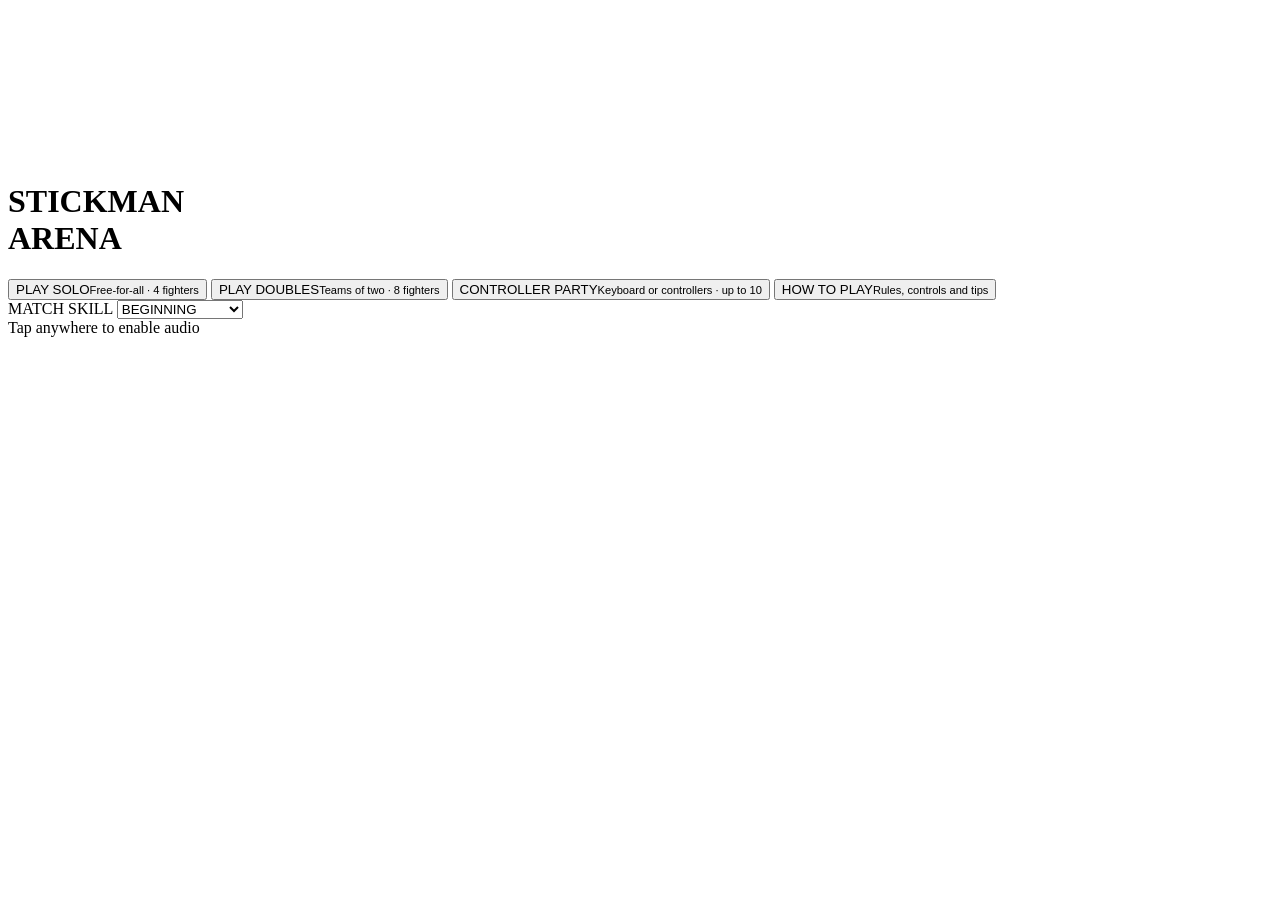
==== index.html @ 4c7b9707 "Update index.html" ====
<!DOCTYPE html>
<html lang="en">
<head>
<!-- jqrg-tip-lines:inline -->
<script>window.__JqrgLoaderLines=["Cool fact: Tetris was invented in 1984 by Alexey Pajitnov.","Cool fact: The first computer mouse was carved out of a block of wood.","Cool fact: Mario was originally named Jumpman.","Cool fact: A real moth caused the first computer 'bug' back in 1947.","Cool fact: A Game Boy once survived a bombing and still booted up.","Cool fact: The very first website (info.cern.ch) is still online today.","Cool fact: Pac-Man's design was inspired by a pizza missing one slice.","Cool fact: The Konami Code is up, up, down, down, left, right, left, right, B, A.","Cool fact: A 'nibble' is half a byte. Yes, really.","Cool fact: 1024 bytes is technically a kibibyte.","Cool fact: HTTP 418 means 'I'm a teapot.' It's in the spec.","Cool fact: A jiffy is a real unit of time, about 1/100 of a second.","Cool fact: There's no place like 127.0.0.1.","Cool fact: The first Pong was a training exercise for an Atari new hire.","Cool fact: There are 10 kinds of people: those who read binary and those who don't.","Cool fact: Doom has been ported to a pregnancy test.","Cool fact: Minecraft's first version was hacked together in just six days.","Cool fact: The Sims series has sold over 200 million copies.","Cool fact: Wii Sports was once the best-selling video game on Earth.","Cool fact: PlayStation was almost just a Nintendo accessory.","Cool fact: A floppy disk holds about 1.4MB. A phone photo today is bigger.","Cool fact: ENIAC, an early computer, weighed about 27 tons.","Cool fact: Linux quietly runs most of the world's web servers.","Cool fact: The @ symbol predates email by hundreds of years.","Cool fact: The first emoji set was designed in Japan in 1999.","Cool fact: Hyperlinks were proposed all the way back in 1965.","Cool fact: Pixar started life as a hardware company.","Cool fact: The first banner ad ran in 1994 with a 44% click-through rate.","Cool fact: Wikipedia has more than 60 million articles across all languages.","Cool fact: The cursor blink rate is measured in 'Hz of patience.'","To understand recursion, you must first understand recursion.","There are two hard problems in CS: cache invalidation, naming, and off-by-one errors.","Have you tried turning it off and on again?","It works on my machine.","Coffee.exe has stopped working.","Real programmers count from 0.","Why do programmers prefer dark mode? Light attracts bugs.","!false — it's funny because it's true.","CSS: where !important is rarely important.","Tabs vs spaces: the eternal flame war.","There are 10 types of bugs: the ones you find and the ones you don't.","Programmers don't sleep, they recharge their RAM.","The best error message is the one that never shows up.","Reading other people's code is harder than writing your own.","The cloud is just someone else's computer.","60% of the game files were added using a chromebook.","Hang tight. The bytes are on their way.","Pixels are warming up.","Almost there. Almost.","Big adventures start with small loading bars.","The fun is just around the corner.","Buckle up. Here we go.","Bits are flying as fast as they can.","Caffeinating the servers.","Convincing the bytes to cooperate.","Dusting off the high score table.","Reticulating splines.","Polishing pixels.","Untangling cables.","Asking the cat to please move off the keyboard.","Negotiating with electrons.","Spinning up the fun-o-meter.","Convincing the loading bar to load faster.","Reminding the GPU it's loved.","Buffering... now with extra buffering.","The internet hamsters are stretching their legs.","Dispatching the loading goblins.","Baking fresh cookies.","Folding origami progress bars.","Asking the bytes to please hurry up.","Knitting a tiny sweater for the CPU.","Watering the server room plants.","Stretching the loading bar a little longer.","Playing rock paper scissors with the network.","Bribing the loading bar with snacks.","Sweet-talking the database.","Telling the modem some encouraging words.","The game is loading, but the fun has already started.","Don't blink. Or do — it's fine.","Welcome aboard. Snacks are at the back."];</script>
<!-- /jqrg-tip-lines:inline -->
<script src="/js/jqrg-loader.js?v=slope-20261102e"></script>


    <meta charset="UTF-8">
    <meta name="viewport" content="width=device-width, initial-scale=1.0, maximum-scale=1.0, user-scalable=no, viewport-fit=cover">
    <meta name="mobile-web-app-capable" content="yes">
    <meta name="apple-mobile-web-app-capable" content="yes">
    <meta name="theme-color" content="#0b1020">
    <title>Stickman Arena</title>
    <link rel="stylesheet" href="css/style.css?v=c4b84b78935b">

<!-- JQRG_CLOUD_INJECT_BEGIN --><script src="/js/jqrg-cloud.js?v=75"></script><script src="/js/jqrg-auth-ui.js?v=80" defer></script><!-- JQRG_CLOUD_INJECT_END -->
<script src="/js/gg-detect.js"></script>
</head>
<body>
    <div id="game-container">
        <canvas id="gameCanvas"></canvas>
        
        <!-- UI Overlay -->
        <div id="ui-layer">
            <div id="main-menu">
                <h1 class="game-title">STICKMAN<br><span>ARENA</span></h1>
                <div class="menu-options">
                    <button id="btn-solo" class="menu-btn">PLAY SOLO<small>Free-for-all · 4 fighters</small></button>
                    <button id="btn-doubles" class="menu-btn">PLAY DOUBLES<small>Teams of two · 8 fighters</small></button>
                    <button id="btn-party" class="menu-btn">CONTROLLER PARTY<small>Keyboard or controllers · up to 10</small></button>
                    <button id="btn-howto" class="menu-btn menu-btn-alt">HOW TO PLAY<small>Rules, controls and tips</small></button>
                </div>
                <div class="settings">
                    <label>MATCH SKILL
                        <select id="bot-difficulty">
                            <option value="easy" selected>BEGINNING</option>
                            <option value="medium">INTERMEDIATE</option>
                            <option value="hard">ADVANCED</option>
                            <option value="nightmare">PROFESSIONAL</option>
                            <option value="hack">HACK</option>
                        </select>
                    </label>
                </div>
                <div class="credits">Tap anywhere to enable audio</div>
            </div>

            <div id="hud" style="display: none;">
                <div id="player-stats"></div>
                <div id="level-info" style="display: none;">Level: <span id="level-display">1</span></div>
                <div id="message-area"></div>
                <button id="btn-pause-mobile" style="display: none;">||</button>
            </div>

            <div id="pause-menu" style="display: none;">
                <h1 class="game-title">PAUSED</h1>
                <div class="menu-options">
                    <button id="btn-resume" class="menu-btn">CONTINUE</button>
                    <button id="btn-quit" class="menu-btn">LEAVE</button>
                </div>
            </div>

            <!-- How to play -->
            <div id="howto" style="display: none;" role="dialog" aria-modal="true" aria-labelledby="howto-title">
                <div class="howto-card">
                    <div class="howto-head">
                        <h2 id="howto-title">HOW TO PLAY</h2>
                        <button id="howto-close" class="howto-x" aria-label="Close">&times;</button>
                    </div>
                    <div class="howto-body" id="howto-body"></div>
                    <button id="howto-done" class="menu-btn howto-done">GOT IT</button>
                </div>
            </div>

            <!-- Shown on phones held upright while playing -->
            <div id="rotate-hint" style="display: none;"><div class="rotate-card"><div class="rotate-icon">&#x21BB;</div><b>Turn your phone sideways</b><span>The arena is wide. Tap to play anyway.</span></div></div>

            <!-- Touch buttons for the party lobby (no keyboard to join, add or leave with) -->
            <div id="lobby-touch" style="display: none;">
                <button id="lt-join" class="lt-btn">JOIN</button>
                <button id="lt-bot" class="lt-btn">+ FIGHTER</button>
                <button id="lt-start" class="lt-btn lt-go">START</button>
                <button id="lt-leave" class="lt-btn">LEAVE</button>
            </div>

            <!-- Mobile Controls -->
            <div id="mobile-controls" style="display: none;">
                <div id="touch-zone"></div>
                <div id="joystick-left" class="joystick-area">
                    <div class="joystick-knob"></div>
                </div>
                <div id="joystick-right" class="joystick-area">
                    <div class="joystick-knob"></div>
                </div>
                <div id="mobile-buttons">
                    <button id="btn-shield" class="action-btn">Shield</button>
                    <button id="btn-attack" class="action-btn">Attack</button>
                    <button id="btn-jump" class="action-btn">Jump</button>
                </div>
            </div>
        </div>
    </div>

    <script src="js/utils.js?v=63855544d60c"></script>
    <script src="js/graphics.js?v=5eba776dd627"></script>
    <script src="js/audio.js?v=008168f56405"></script>
    <script src="js/input.js?v=01a45fd5505a"></script>
    <script src="js/fx.js?v=4266b34224b2"></script>
    <script src="js/backdrop.js?v=aba56d2a84a5"></script>
    <script src="js/backdrop-scenery.js?v=f96faecfd3ad"></script>
    <script src="js/backdrop-variants.js?v=842cb85f3751"></script>
    <script src="js/backdrop-layers.js?v=6c940ccb04a6"></script>
    <script src="js/backdrop-themes.js?v=48b52eb5694b"></script>
    <script src="js/weapon-defs.js?v=93e9a4b02f5c"></script>
    <script src="js/weapon-defs-2.js?v=17de39fc6647"></script>
    <script src="js/weapon-art.js?v=69c8e1615abc"></script>
    <script src="js/projectile.js?v=44c7f075f482"></script>
    <script src="js/weapon.js?v=23fd9a23d6c4"></script>
    <script src="js/weapon-kit.js?v=38f22f33311d"></script>
    <script src="js/weapon-themes.js?v=1276feb56a71"></script>
    <script src="js/ragdoll.js?v=9042d76a85fc"></script>
    <script src="js/player.js?v=681d293ebbf1"></script>
    <script src="js/player-anim.js?v=dda65491d3c9"></script>
    <script src="js/player-draw.js?v=d92efc69eae7"></script>
    <script src="js/bot-sim.js?v=3b732dc20b53"></script>
    <script src="js/bot-nav.js?v=64eb6af59b51"></script>
    <script src="js/bot-mind.js?v=4d75a756ac85"></script>
    <script src="js/bot-reads.js?v=a1298afcb3e9"></script>
    <script src="js/bot-strategy.js?v=cee3a1904b7c"></script>
    <script src="js/bot-tactics.js?v=24857717bce1"></script>
    <script src="js/bot-plans.js?v=ecd72091c46b"></script>
    <script src="js/bot-motor.js?v=9df14529966e"></script>
    <script src="js/bot.js?v=5f755ad2c740"></script>
    <script src="js/level.js?v=7183fa2c93aa"></script>
    <script src="js/level-layouts.js?v=e40942b76ad7"></script>
    <script src="js/level-layouts-2.js?v=53603ec95563"></script>
    <script src="js/level-reach.js?v=dfc53d630a3b"></script>
    <script src="js/game.js?v=f2f1ae3a3003"></script>
    <script src="js/game-combat.js?v=9937260f9309"></script>
    <script src="js/death-fx.js?v=06e2dfa40ea1"></script>
    <script src="js/game-status.js?v=55b070aa5164"></script>
    <script src="js/level-materials.js?v=72dc278f0dc6"></script>
    <script src="js/death-anim.js?v=a7a6d1c01c43"></script>
    <script src="js/death-anim-2.js?v=0a795f9f5c93"></script>
    <script src="js/void.js?v=337d23f44564"></script>
    <script src="js/fighter-anim.js?v=7847b0e40268"></script>
    <script src="js/fighter-art.js?v=2d62614fa5c9"></script>
    <script src="js/angel-blast.js?v=c1938316500a"></script>
    <script src="js/game-render.js?v=5cfeb1cd52bf"></script>
    <script src="js/postfx.js?v=574a91d136ef"></script>
    <script src="js/ui-anim.js?v=a9b505506937"></script>
    <script src="js/howto-visual.js?v=ac399f341227"></script>
    <script src="js/mobile-ui.js?v=725aede89b0f"></script>
</body>
</html>
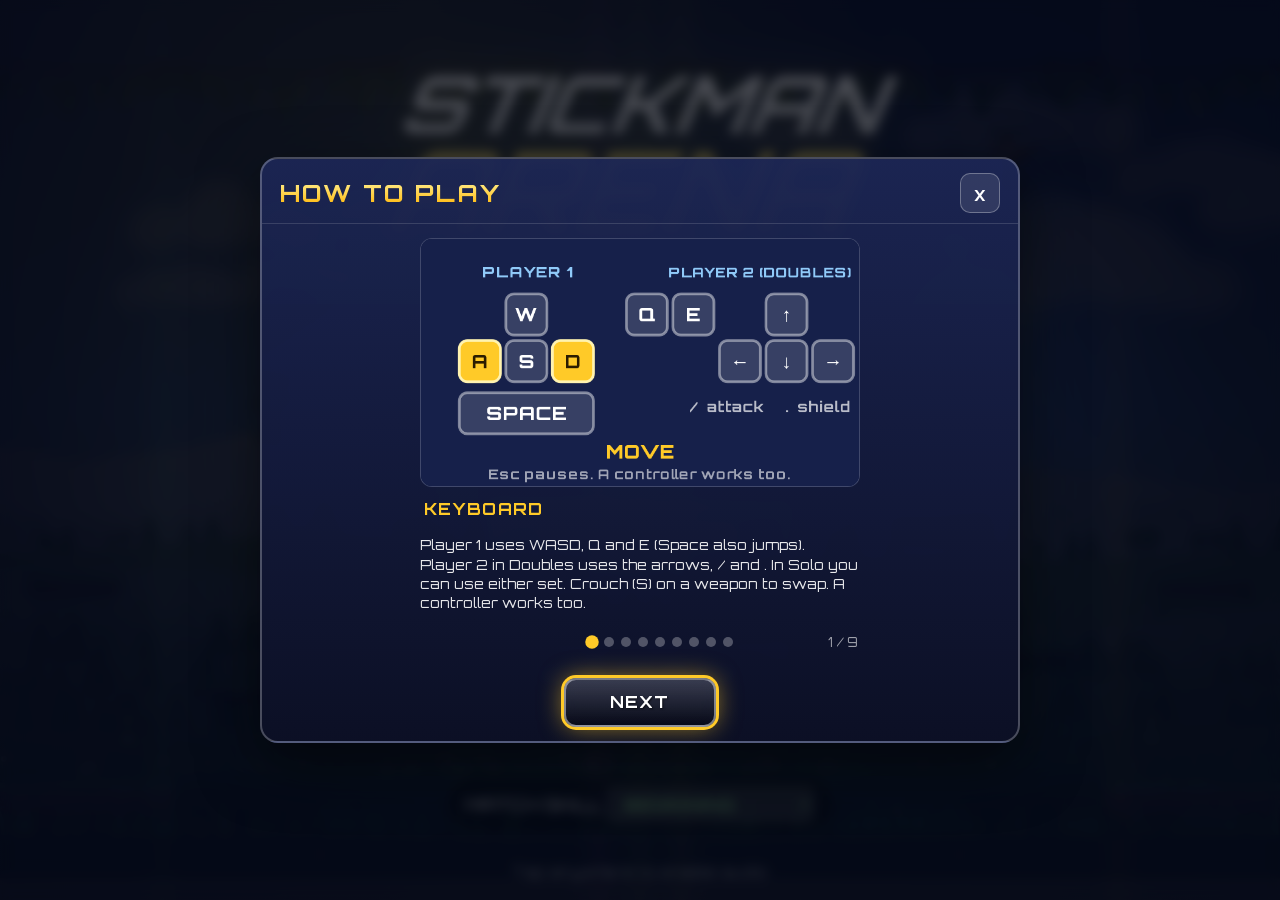
==== commit 0794aba8: "Sync index.html and add cover.html with the latest Stickman Arena build" ====
--- a/index.html
+++ b/index.html
@@ -1,156 +1,156 @@
-<!DOCTYPE html>
-<html lang="en">
-<head>
-<!-- jqrg-tip-lines:inline -->
-<script>window.__JqrgLoaderLines=["Cool fact: Tetris was invented in 1984 by Alexey Pajitnov.","Cool fact: The first computer mouse was carved out of a block of wood.","Cool fact: Mario was originally named Jumpman.","Cool fact: A real moth caused the first computer 'bug' back in 1947.","Cool fact: A Game Boy once survived a bombing and still booted up.","Cool fact: The very first website (info.cern.ch) is still online today.","Cool fact: Pac-Man's design was inspired by a pizza missing one slice.","Cool fact: The Konami Code is up, up, down, down, left, right, left, right, B, A.","Cool fact: A 'nibble' is half a byte. Yes, really.","Cool fact: 1024 bytes is technically a kibibyte.","Cool fact: HTTP 418 means 'I'm a teapot.' It's in the spec.","Cool fact: A jiffy is a real unit of time, about 1/100 of a second.","Cool fact: There's no place like 127.0.0.1.","Cool fact: The first Pong was a training exercise for an Atari new hire.","Cool fact: There are 10 kinds of people: those who read binary and those who don't.","Cool fact: Doom has been ported to a pregnancy test.","Cool fact: Minecraft's first version was hacked together in just six days.","Cool fact: The Sims series has sold over 200 million copies.","Cool fact: Wii Sports was once the best-selling video game on Earth.","Cool fact: PlayStation was almost just a Nintendo accessory.","Cool fact: A floppy disk holds about 1.4MB. A phone photo today is bigger.","Cool fact: ENIAC, an early computer, weighed about 27 tons.","Cool fact: Linux quietly runs most of the world's web servers.","Cool fact: The @ symbol predates email by hundreds of years.","Cool fact: The first emoji set was designed in Japan in 1999.","Cool fact: Hyperlinks were proposed all the way back in 1965.","Cool fact: Pixar started life as a hardware company.","Cool fact: The first banner ad ran in 1994 with a 44% click-through rate.","Cool fact: Wikipedia has more than 60 million articles across all languages.","Cool fact: The cursor blink rate is measured in 'Hz of patience.'","To understand recursion, you must first understand recursion.","There are two hard problems in CS: cache invalidation, naming, and off-by-one errors.","Have you tried turning it off and on again?","It works on my machine.","Coffee.exe has stopped working.","Real programmers count from 0.","Why do programmers prefer dark mode? Light attracts bugs.","!false — it's funny because it's true.","CSS: where !important is rarely important.","Tabs vs spaces: the eternal flame war.","There are 10 types of bugs: the ones you find and the ones you don't.","Programmers don't sleep, they recharge their RAM.","The best error message is the one that never shows up.","Reading other people's code is harder than writing your own.","The cloud is just someone else's computer.","60% of the game files were added using a chromebook.","Hang tight. The bytes are on their way.","Pixels are warming up.","Almost there. Almost.","Big adventures start with small loading bars.","The fun is just around the corner.","Buckle up. Here we go.","Bits are flying as fast as they can.","Caffeinating the servers.","Convincing the bytes to cooperate.","Dusting off the high score table.","Reticulating splines.","Polishing pixels.","Untangling cables.","Asking the cat to please move off the keyboard.","Negotiating with electrons.","Spinning up the fun-o-meter.","Convincing the loading bar to load faster.","Reminding the GPU it's loved.","Buffering... now with extra buffering.","The internet hamsters are stretching their legs.","Dispatching the loading goblins.","Baking fresh cookies.","Folding origami progress bars.","Asking the bytes to please hurry up.","Knitting a tiny sweater for the CPU.","Watering the server room plants.","Stretching the loading bar a little longer.","Playing rock paper scissors with the network.","Bribing the loading bar with snacks.","Sweet-talking the database.","Telling the modem some encouraging words.","The game is loading, but the fun has already started.","Don't blink. Or do — it's fine.","Welcome aboard. Snacks are at the back."];</script>
-<!-- /jqrg-tip-lines:inline -->
-<script src="/js/jqrg-loader.js?v=slope-20261102e"></script>
-
-
-    <meta charset="UTF-8">
-    <meta name="viewport" content="width=device-width, initial-scale=1.0, maximum-scale=1.0, user-scalable=no, viewport-fit=cover">
-    <meta name="mobile-web-app-capable" content="yes">
-    <meta name="apple-mobile-web-app-capable" content="yes">
-    <meta name="theme-color" content="#0b1020">
-    <title>Stickman Arena</title>
-    <link rel="stylesheet" href="css/style.css?v=c4b84b78935b">
-
-<!-- JQRG_CLOUD_INJECT_BEGIN --><script src="/js/jqrg-cloud.js?v=75"></script><script src="/js/jqrg-auth-ui.js?v=80" defer></script><!-- JQRG_CLOUD_INJECT_END -->
-<script src="/js/gg-detect.js"></script>
-</head>
-<body>
-    <div id="game-container">
-        <canvas id="gameCanvas"></canvas>
-        
-        <!-- UI Overlay -->
-        <div id="ui-layer">
-            <div id="main-menu">
-                <h1 class="game-title">STICKMAN<br><span>ARENA</span></h1>
-                <div class="menu-options">
-                    <button id="btn-solo" class="menu-btn">PLAY SOLO<small>Free-for-all · 4 fighters</small></button>
-                    <button id="btn-doubles" class="menu-btn">PLAY DOUBLES<small>Teams of two · 8 fighters</small></button>
-                    <button id="btn-party" class="menu-btn">CONTROLLER PARTY<small>Keyboard or controllers · up to 10</small></button>
-                    <button id="btn-howto" class="menu-btn menu-btn-alt">HOW TO PLAY<small>Rules, controls and tips</small></button>
-                </div>
-                <div class="settings">
-                    <label>MATCH SKILL
-                        <select id="bot-difficulty">
-                            <option value="easy" selected>BEGINNING</option>
-                            <option value="medium">INTERMEDIATE</option>
-                            <option value="hard">ADVANCED</option>
-                            <option value="nightmare">PROFESSIONAL</option>
-                            <option value="hack">HACK</option>
-                        </select>
-                    </label>
-                </div>
-                <div class="credits">Tap anywhere to enable audio</div>
-            </div>
-
-            <div id="hud" style="display: none;">
-                <div id="player-stats"></div>
-                <div id="level-info" style="display: none;">Level: <span id="level-display">1</span></div>
-                <div id="message-area"></div>
-                <button id="btn-pause-mobile" style="display: none;">||</button>
-            </div>
-
-            <div id="pause-menu" style="display: none;">
-                <h1 class="game-title">PAUSED</h1>
-                <div class="menu-options">
-                    <button id="btn-resume" class="menu-btn">CONTINUE</button>
-                    <button id="btn-quit" class="menu-btn">LEAVE</button>
-                </div>
-            </div>
-
-            <!-- How to play -->
-            <div id="howto" style="display: none;" role="dialog" aria-modal="true" aria-labelledby="howto-title">
-                <div class="howto-card">
-                    <div class="howto-head">
-                        <h2 id="howto-title">HOW TO PLAY</h2>
-                        <button id="howto-close" class="howto-x" aria-label="Close">&times;</button>
-                    </div>
-                    <div class="howto-body" id="howto-body"></div>
-                    <button id="howto-done" class="menu-btn howto-done">GOT IT</button>
-                </div>
-            </div>
-
-            <!-- Shown on phones held upright while playing -->
-            <div id="rotate-hint" style="display: none;"><div class="rotate-card"><div class="rotate-icon">&#x21BB;</div><b>Turn your phone sideways</b><span>The arena is wide. Tap to play anyway.</span></div></div>
-
-            <!-- Touch buttons for the party lobby (no keyboard to join, add or leave with) -->
-            <div id="lobby-touch" style="display: none;">
-                <button id="lt-join" class="lt-btn">JOIN</button>
-                <button id="lt-bot" class="lt-btn">+ FIGHTER</button>
-                <button id="lt-start" class="lt-btn lt-go">START</button>
-                <button id="lt-leave" class="lt-btn">LEAVE</button>
-            </div>
-
-            <!-- Mobile Controls -->
-            <div id="mobile-controls" style="display: none;">
-                <div id="touch-zone"></div>
-                <div id="joystick-left" class="joystick-area">
-                    <div class="joystick-knob"></div>
-                </div>
-                <div id="joystick-right" class="joystick-area">
-                    <div class="joystick-knob"></div>
-                </div>
-                <div id="mobile-buttons">
-                    <button id="btn-shield" class="action-btn">Shield</button>
-                    <button id="btn-attack" class="action-btn">Attack</button>
-                    <button id="btn-jump" class="action-btn">Jump</button>
-                </div>
-            </div>
-        </div>
-    </div>
-
-    <script src="js/utils.js?v=63855544d60c"></script>
-    <script src="js/graphics.js?v=5eba776dd627"></script>
-    <script src="js/audio.js?v=008168f56405"></script>
-    <script src="js/input.js?v=01a45fd5505a"></script>
-    <script src="js/fx.js?v=4266b34224b2"></script>
-    <script src="js/backdrop.js?v=aba56d2a84a5"></script>
-    <script src="js/backdrop-scenery.js?v=f96faecfd3ad"></script>
-    <script src="js/backdrop-variants.js?v=842cb85f3751"></script>
-    <script src="js/backdrop-layers.js?v=6c940ccb04a6"></script>
-    <script src="js/backdrop-themes.js?v=48b52eb5694b"></script>
-    <script src="js/weapon-defs.js?v=93e9a4b02f5c"></script>
-    <script src="js/weapon-defs-2.js?v=17de39fc6647"></script>
-    <script src="js/weapon-art.js?v=69c8e1615abc"></script>
-    <script src="js/projectile.js?v=44c7f075f482"></script>
-    <script src="js/weapon.js?v=23fd9a23d6c4"></script>
-    <script src="js/weapon-kit.js?v=38f22f33311d"></script>
-    <script src="js/weapon-themes.js?v=1276feb56a71"></script>
-    <script src="js/ragdoll.js?v=9042d76a85fc"></script>
-    <script src="js/player.js?v=681d293ebbf1"></script>
-    <script src="js/player-anim.js?v=dda65491d3c9"></script>
-    <script src="js/player-draw.js?v=d92efc69eae7"></script>
-    <script src="js/bot-sim.js?v=3b732dc20b53"></script>
-    <script src="js/bot-nav.js?v=64eb6af59b51"></script>
-    <script src="js/bot-mind.js?v=4d75a756ac85"></script>
-    <script src="js/bot-reads.js?v=a1298afcb3e9"></script>
-    <script src="js/bot-strategy.js?v=cee3a1904b7c"></script>
-    <script src="js/bot-tactics.js?v=24857717bce1"></script>
-    <script src="js/bot-plans.js?v=ecd72091c46b"></script>
-    <script src="js/bot-motor.js?v=9df14529966e"></script>
-    <script src="js/bot.js?v=5f755ad2c740"></script>
-    <script src="js/level.js?v=7183fa2c93aa"></script>
-    <script src="js/level-layouts.js?v=e40942b76ad7"></script>
-    <script src="js/level-layouts-2.js?v=53603ec95563"></script>
-    <script src="js/level-reach.js?v=dfc53d630a3b"></script>
-    <script src="js/game.js?v=f2f1ae3a3003"></script>
-    <script src="js/game-combat.js?v=9937260f9309"></script>
-    <script src="js/death-fx.js?v=06e2dfa40ea1"></script>
-    <script src="js/game-status.js?v=55b070aa5164"></script>
-    <script src="js/level-materials.js?v=72dc278f0dc6"></script>
-    <script src="js/death-anim.js?v=a7a6d1c01c43"></script>
-    <script src="js/death-anim-2.js?v=0a795f9f5c93"></script>
-    <script src="js/void.js?v=337d23f44564"></script>
-    <script src="js/fighter-anim.js?v=7847b0e40268"></script>
-    <script src="js/fighter-art.js?v=2d62614fa5c9"></script>
-    <script src="js/angel-blast.js?v=c1938316500a"></script>
-    <script src="js/game-render.js?v=5cfeb1cd52bf"></script>
-    <script src="js/postfx.js?v=574a91d136ef"></script>
-    <script src="js/ui-anim.js?v=a9b505506937"></script>
-    <script src="js/howto-visual.js?v=ac399f341227"></script>
-    <script src="js/mobile-ui.js?v=725aede89b0f"></script>
-</body>
-</html>
+<!DOCTYPE html>
+<html lang="en">
+<head>
+<!-- jqrg-tip-lines:inline -->
+<script>window.__JqrgLoaderLines=["Cool fact: Tetris was invented in 1984 by Alexey Pajitnov.","Cool fact: The first computer mouse was carved out of a block of wood.","Cool fact: Mario was originally named Jumpman.","Cool fact: A real moth caused the first computer 'bug' back in 1947.","Cool fact: A Game Boy once survived a bombing and still booted up.","Cool fact: The very first website (info.cern.ch) is still online today.","Cool fact: Pac-Man's design was inspired by a pizza missing one slice.","Cool fact: The Konami Code is up, up, down, down, left, right, left, right, B, A.","Cool fact: A 'nibble' is half a byte. Yes, really.","Cool fact: 1024 bytes is technically a kibibyte.","Cool fact: HTTP 418 means 'I'm a teapot.' It's in the spec.","Cool fact: A jiffy is a real unit of time, about 1/100 of a second.","Cool fact: There's no place like 127.0.0.1.","Cool fact: The first Pong was a training exercise for an Atari new hire.","Cool fact: There are 10 kinds of people: those who read binary and those who don't.","Cool fact: Doom has been ported to a pregnancy test.","Cool fact: Minecraft's first version was hacked together in just six days.","Cool fact: The Sims series has sold over 200 million copies.","Cool fact: Wii Sports was once the best-selling video game on Earth.","Cool fact: PlayStation was almost just a Nintendo accessory.","Cool fact: A floppy disk holds about 1.4MB. A phone photo today is bigger.","Cool fact: ENIAC, an early computer, weighed about 27 tons.","Cool fact: Linux quietly runs most of the world's web servers.","Cool fact: The @ symbol predates email by hundreds of years.","Cool fact: The first emoji set was designed in Japan in 1999.","Cool fact: Hyperlinks were proposed all the way back in 1965.","Cool fact: Pixar started life as a hardware company.","Cool fact: The first banner ad ran in 1994 with a 44% click-through rate.","Cool fact: Wikipedia has more than 60 million articles across all languages.","Cool fact: The cursor blink rate is measured in 'Hz of patience.'","To understand recursion, you must first understand recursion.","There are two hard problems in CS: cache invalidation, naming, and off-by-one errors.","Have you tried turning it off and on again?","It works on my machine.","Coffee.exe has stopped working.","Real programmers count from 0.","Why do programmers prefer dark mode? Light attracts bugs.","!false — it's funny because it's true.","CSS: where !important is rarely important.","Tabs vs spaces: the eternal flame war.","There are 10 types of bugs: the ones you find and the ones you don't.","Programmers don't sleep, they recharge their RAM.","The best error message is the one that never shows up.","Reading other people's code is harder than writing your own.","The cloud is just someone else's computer.","60% of the game files were added using a chromebook.","Hang tight. The bytes are on their way.","Pixels are warming up.","Almost there. Almost.","Big adventures start with small loading bars.","The fun is just around the corner.","Buckle up. Here we go.","Bits are flying as fast as they can.","Caffeinating the servers.","Convincing the bytes to cooperate.","Dusting off the high score table.","Reticulating splines.","Polishing pixels.","Untangling cables.","Asking the cat to please move off the keyboard.","Negotiating with electrons.","Spinning up the fun-o-meter.","Convincing the loading bar to load faster.","Reminding the GPU it's loved.","Buffering... now with extra buffering.","The internet hamsters are stretching their legs.","Dispatching the loading goblins.","Baking fresh cookies.","Folding origami progress bars.","Asking the bytes to please hurry up.","Knitting a tiny sweater for the CPU.","Watering the server room plants.","Stretching the loading bar a little longer.","Playing rock paper scissors with the network.","Bribing the loading bar with snacks.","Sweet-talking the database.","Telling the modem some encouraging words.","The game is loading, but the fun has already started.","Don't blink. Or do — it's fine.","Welcome aboard. Snacks are at the back."];</script>
+<!-- /jqrg-tip-lines:inline -->
+<script src="/js/jqrg-loader.js?v=slope-20261102e"></script>
+
+
+    <meta charset="UTF-8">
+    <meta name="viewport" content="width=device-width, initial-scale=1.0, maximum-scale=1.0, user-scalable=no, viewport-fit=cover">
+    <meta name="mobile-web-app-capable" content="yes">
+    <meta name="apple-mobile-web-app-capable" content="yes">
+    <meta name="theme-color" content="#0b1020">
+    <title>Stickman Arena</title>
+    <link rel="stylesheet" href="css/style.css?v=c4b84b78935b">
+
+<!-- JQRG_CLOUD_INJECT_BEGIN --><script src="/js/jqrg-cloud.js?v=75"></script><script src="/js/jqrg-auth-ui.js?v=80" defer></script><!-- JQRG_CLOUD_INJECT_END -->
+<script src="/js/gg-detect.js"></script>
+</head>
+<body>
+    <div id="game-container">
+        <canvas id="gameCanvas"></canvas>
+        
+        <!-- UI Overlay -->
+        <div id="ui-layer">
+            <div id="main-menu">
+                <h1 class="game-title">STICKMAN<br><span>ARENA</span></h1>
+                <div class="menu-options">
+                    <button id="btn-solo" class="menu-btn">PLAY SOLO<small>Free-for-all · 4 fighters</small></button>
+                    <button id="btn-doubles" class="menu-btn">PLAY DOUBLES<small>Teams of two · 8 fighters</small></button>
+                    <button id="btn-party" class="menu-btn">CONTROLLER PARTY<small>Keyboard or controllers · up to 10</small></button>
+                    <button id="btn-howto" class="menu-btn menu-btn-alt">HOW TO PLAY<small>Rules, controls and tips</small></button>
+                </div>
+                <div class="settings">
+                    <label>MATCH SKILL
+                        <select id="bot-difficulty">
+                            <option value="easy" selected>BEGINNING</option>
+                            <option value="medium">INTERMEDIATE</option>
+                            <option value="hard">ADVANCED</option>
+                            <option value="nightmare">PROFESSIONAL</option>
+                            <option value="hack">HACK</option>
+                        </select>
+                    </label>
+                </div>
+                <div class="credits">Tap anywhere to enable audio</div>
+            </div>
+
+            <div id="hud" style="display: none;">
+                <div id="player-stats"></div>
+                <div id="level-info" style="display: none;">Level: <span id="level-display">1</span></div>
+                <div id="message-area"></div>
+                <button id="btn-pause-mobile" style="display: none;">||</button>
+            </div>
+
+            <div id="pause-menu" style="display: none;">
+                <h1 class="game-title">PAUSED</h1>
+                <div class="menu-options">
+                    <button id="btn-resume" class="menu-btn">CONTINUE</button>
+                    <button id="btn-quit" class="menu-btn">LEAVE</button>
+                </div>
+            </div>
+
+            <!-- How to play -->
+            <div id="howto" style="display: none;" role="dialog" aria-modal="true" aria-labelledby="howto-title">
+                <div class="howto-card">
+                    <div class="howto-head">
+                        <h2 id="howto-title">HOW TO PLAY</h2>
+                        <button id="howto-close" class="howto-x" aria-label="Close">&times;</button>
+                    </div>
+                    <div class="howto-body" id="howto-body"></div>
+                    <button id="howto-done" class="menu-btn howto-done">GOT IT</button>
+                </div>
+            </div>
+
+            <!-- Shown on phones held upright while playing -->
+            <div id="rotate-hint" style="display: none;"><div class="rotate-card"><div class="rotate-icon">&#x21BB;</div><b>Turn your phone sideways</b><span>The arena is wide. Tap to play anyway.</span></div></div>
+
+            <!-- Touch buttons for the party lobby (no keyboard to join, add or leave with) -->
+            <div id="lobby-touch" style="display: none;">
+                <button id="lt-join" class="lt-btn">JOIN</button>
+                <button id="lt-bot" class="lt-btn">+ FIGHTER</button>
+                <button id="lt-start" class="lt-btn lt-go">START</button>
+                <button id="lt-leave" class="lt-btn">LEAVE</button>
+            </div>
+
+            <!-- Mobile Controls -->
+            <div id="mobile-controls" style="display: none;">
+                <div id="touch-zone"></div>
+                <div id="joystick-left" class="joystick-area">
+                    <div class="joystick-knob"></div>
+                </div>
+                <div id="joystick-right" class="joystick-area">
+                    <div class="joystick-knob"></div>
+                </div>
+                <div id="mobile-buttons">
+                    <button id="btn-shield" class="action-btn">Shield</button>
+                    <button id="btn-attack" class="action-btn">Attack</button>
+                    <button id="btn-jump" class="action-btn">Jump</button>
+                </div>
+            </div>
+        </div>
+    </div>
+
+    <script src="js/utils.js?v=63855544d60c"></script>
+    <script src="js/graphics.js?v=5eba776dd627"></script>
+    <script src="js/audio.js?v=008168f56405"></script>
+    <script src="js/input.js?v=01a45fd5505a"></script>
+    <script src="js/fx.js?v=4266b34224b2"></script>
+    <script src="js/backdrop.js?v=aba56d2a84a5"></script>
+    <script src="js/backdrop-scenery.js?v=f96faecfd3ad"></script>
+    <script src="js/backdrop-variants.js?v=842cb85f3751"></script>
+    <script src="js/backdrop-layers.js?v=6c940ccb04a6"></script>
+    <script src="js/backdrop-themes.js?v=48b52eb5694b"></script>
+    <script src="js/weapon-defs.js?v=93e9a4b02f5c"></script>
+    <script src="js/weapon-defs-2.js?v=17de39fc6647"></script>
+    <script src="js/weapon-art.js?v=69c8e1615abc"></script>
+    <script src="js/projectile.js?v=44c7f075f482"></script>
+    <script src="js/weapon.js?v=23fd9a23d6c4"></script>
+    <script src="js/weapon-kit.js?v=38f22f33311d"></script>
+    <script src="js/weapon-themes.js?v=1276feb56a71"></script>
+    <script src="js/ragdoll.js?v=9042d76a85fc"></script>
+    <script src="js/player.js?v=681d293ebbf1"></script>
+    <script src="js/player-anim.js?v=dda65491d3c9"></script>
+    <script src="js/player-draw.js?v=d92efc69eae7"></script>
+    <script src="js/bot-sim.js?v=3b732dc20b53"></script>
+    <script src="js/bot-nav.js?v=64eb6af59b51"></script>
+    <script src="js/bot-mind.js?v=4d75a756ac85"></script>
+    <script src="js/bot-reads.js?v=a1298afcb3e9"></script>
+    <script src="js/bot-strategy.js?v=cee3a1904b7c"></script>
+    <script src="js/bot-tactics.js?v=24857717bce1"></script>
+    <script src="js/bot-plans.js?v=ecd72091c46b"></script>
+    <script src="js/bot-motor.js?v=9df14529966e"></script>
+    <script src="js/bot.js?v=5f755ad2c740"></script>
+    <script src="js/level.js?v=7183fa2c93aa"></script>
+    <script src="js/level-layouts.js?v=e40942b76ad7"></script>
+    <script src="js/level-layouts-2.js?v=53603ec95563"></script>
+    <script src="js/level-reach.js?v=dfc53d630a3b"></script>
+    <script src="js/game.js?v=f2f1ae3a3003"></script>
+    <script src="js/game-combat.js?v=9937260f9309"></script>
+    <script src="js/death-fx.js?v=06e2dfa40ea1"></script>
+    <script src="js/game-status.js?v=55b070aa5164"></script>
+    <script src="js/level-materials.js?v=72dc278f0dc6"></script>
+    <script src="js/death-anim.js?v=a7a6d1c01c43"></script>
+    <script src="js/death-anim-2.js?v=0a795f9f5c93"></script>
+    <script src="js/void.js?v=337d23f44564"></script>
+    <script src="js/fighter-anim.js?v=7847b0e40268"></script>
+    <script src="js/fighter-art.js?v=2d62614fa5c9"></script>
+    <script src="js/angel-blast.js?v=c1938316500a"></script>
+    <script src="js/game-render.js?v=5cfeb1cd52bf"></script>
+    <script src="js/postfx.js?v=574a91d136ef"></script>
+    <script src="js/ui-anim.js?v=a9b505506937"></script>
+    <script src="js/howto-visual.js?v=ac399f341227"></script>
+    <script src="js/mobile-ui.js?v=725aede89b0f"></script>
+</body>
+</html>
--- a/css/style.css
+++ b/css/style.css
@@ -0,0 +1,564 @@
+@font-face { font-family: 'Orbitron'; font-style: normal; font-weight: 400 900; font-display: swap; src: url('fonts/orbitron.woff2') format('woff2'); }
+* {
+    margin: 0;
+    padding: 0;
+    box-sizing: border-box;
+    user-select: none;
+    -webkit-user-select: none;
+    -webkit-tap-highlight-color: transparent;
+}
+
+body {
+    overflow: hidden;
+    background-color: #0b1020;
+    font-family: 'Orbitron', sans-serif;
+    color: white;
+}
+
+#game-container {
+    position: relative;
+    width: 100vw;
+    height: 100vh;
+    background: linear-gradient(to bottom, #203a43, #2c5364); /* Default bg */
+}
+
+canvas {
+    display: block;
+    width: 100%;
+    height: 100%;
+}
+
+#ui-layer {
+    position: absolute;
+    top: 0;
+    left: 0;
+    width: 100%;
+    height: 100%;
+    pointer-events: none;
+}
+
+#ui-layer > * {
+    pointer-events: auto;
+}
+
+/* ---------- Main menu ---------- */
+#main-menu {
+    position: absolute;
+    top: 0;
+    left: 0;
+    width: 100%;
+    height: 100%;
+    /* Translucent so the live bot-vs-bot demo fight shows behind the menu */
+    background:
+        radial-gradient(circle at 30% 20%, rgba(255, 235, 59, 0.14), transparent 45%),
+        radial-gradient(ellipse at center, rgba(6, 10, 30, 0.35) 0%, rgba(6, 10, 30, 0.72) 70%),
+        linear-gradient(160deg, rgba(26, 35, 126, 0.55) 0%, rgba(21, 101, 192, 0.35) 70%, rgba(2, 119, 189, 0.45) 100%);
+    background-size: 100% 100%, 100% 100%, 200% 200%;
+    animation: menuSheen 14s ease-in-out infinite;
+    display: flex;
+    flex-direction: column;
+    justify-content: center;
+    align-items: center;
+    gap: 2rem;
+    z-index: 100;
+}
+
+@keyframes menuSheen {
+    0%, 100% { background-position: 0 0, 0 0, 0% 50%; }
+    50% { background-position: 0 0, 0 0, 100% 50%; }
+}
+
+.game-title {
+    font-size: 5rem;
+    line-height: 0.9;
+    text-align: center;
+    text-transform: uppercase;
+    font-style: italic;
+    transform: skew(-10deg);
+    filter: drop-shadow(0 6px 0 rgba(0, 0, 0, 0.25)) drop-shadow(0 0 22px rgba(255, 235, 59, 0.25));
+    background: linear-gradient(to bottom, #ffffff, #cfd8dc);
+    -webkit-background-clip: text;
+    background-clip: text;
+    -webkit-text-fill-color: transparent;
+    margin-bottom: 2rem;
+    animation: pulse 2.4s ease-in-out infinite;
+}
+
+.game-title span {
+    font-size: 7rem;
+    background: linear-gradient(to bottom, #fff59d, #ffb300 60%, #ef6c00);
+    -webkit-background-clip: text;
+    background-clip: text;
+    -webkit-text-fill-color: transparent;
+}
+
+@keyframes pulse {
+    0% { transform: skew(-10deg) scale(1); }
+    50% { transform: skew(-10deg) scale(1.04); }
+    100% { transform: skew(-10deg) scale(1); }
+}
+
+.menu-options {
+    display: flex;
+    flex-direction: column;
+    align-items: center;
+    gap: 14px;
+}
+
+.menu-btn {
+    width: 300px;
+    padding: 18px 20px;
+    font-size: 1.35rem;
+    font-weight: 700;
+    letter-spacing: 0.06em;
+    background: linear-gradient(180deg, rgba(255, 255, 255, 0.18), rgba(0, 0, 0, 0.35));
+    border: 2px solid rgba(255, 255, 255, 0.45);
+    border-radius: 12px;
+    backdrop-filter: blur(6px);
+    color: #fff;
+    text-shadow: 1px 1px 2px rgba(0, 0, 0, 0.6);
+    box-shadow: 0 8px 22px rgba(0, 0, 0, 0.35), inset 0 1px 0 rgba(255, 255, 255, 0.25);
+    cursor: pointer;
+    transition: transform 0.2s ease, background 0.25s ease, color 0.25s ease, box-shadow 0.25s ease;
+    position: relative;
+    overflow: hidden;
+}
+
+/* Light sweep across the button on hover */
+.menu-btn small {
+    display: block;
+    margin-top: 4px;
+    font-size: 0.68rem;
+    font-weight: 600;
+    letter-spacing: 0.1em;
+    text-transform: uppercase;
+    opacity: 0.75;
+}
+
+/* Difficulty colours match the bots' body colours */
+#bot-difficulty option[value="easy"] { color: #81c784; }
+#bot-difficulty option[value="medium"] { color: #ffb74d; }
+#bot-difficulty option[value="hard"] { color: #ef5350; }
+#bot-difficulty option[value="nightmare"] { color: #ce93d8; }
+
+.menu-btn::after {
+    content: '';
+    position: absolute;
+    top: 0;
+    left: -75%;
+    width: 50%;
+    height: 100%;
+    background: linear-gradient(105deg, transparent, rgba(255, 255, 255, 0.45), transparent);
+    transform: skewX(-20deg);
+    pointer-events: none;
+}
+
+.menu-btn:hover {
+    background: linear-gradient(180deg, #fff59d, #ffca28);
+    color: #1a1a1a;
+    text-shadow: none;
+    transform: translateX(10px) scale(1.02);
+    box-shadow: 0 12px 28px rgba(0, 0, 0, 0.35), 0 0 22px rgba(255, 235, 59, 0.55);
+}
+
+.menu-btn:hover::after {
+    animation: btnSheen 0.9s ease forwards;
+}
+
+.menu-btn:active {
+    transform: translateX(10px) scale(0.98);
+}
+
+@keyframes btnSheen {
+    to { left: 130%; }
+}
+
+.settings {
+    margin-top: 1rem;
+    font-size: 1.1rem;
+    background: rgba(0, 0, 0, 0.3);
+    padding: 10px 20px;
+    border-radius: 50px;
+    border: 1px solid rgba(255, 255, 255, 0.15);
+}
+
+.credits {
+    position: absolute;
+    bottom: 20px;
+    font-size: 0.85rem;
+    letter-spacing: 0.04em;
+    opacity: 0.7;
+    animation: blink 2s infinite;
+}
+
+@keyframes blink {
+    0%, 100% { opacity: 0.4; }
+    50% { opacity: 1; }
+}
+
+select {
+    padding: 5px 12px;
+    border-radius: 8px;
+    border: 1px solid rgba(255, 255, 255, 0.25);
+    background: rgba(255, 255, 255, 0.15);
+    color: #ffeb3b;
+    font-family: inherit;
+    font-weight: bold;
+    font-size: 1.1rem;
+    cursor: pointer;
+    outline: none;
+}
+
+select option {
+    background: #1a237e;
+    color: #fff;
+}
+
+/* ---------- HUD ---------- */
+#hud {
+    position: absolute;
+    top: 20px;
+    left: 20px;
+    right: 20px;
+    display: flex;
+    justify-content: space-between;
+    align-items: flex-start;
+    pointer-events: none;
+    font-size: 1.2rem;
+    font-weight: bold;
+    text-shadow: 1px 1px 2px black;
+}
+
+#message-area {
+    position: absolute;
+    left: 50%;
+    top: 122px;
+    transform: translateX(-50%);
+    white-space: nowrap;
+    margin-top: 6px;
+    padding: 8px 18px;
+    border-radius: 999px;
+    background: rgba(0, 0, 0, 0.45);
+    border: 1px solid rgba(255, 255, 255, 0.12);
+    transition: opacity 0.4s ease;
+    font-size: 1.1rem;
+    letter-spacing: 0.03em;
+}
+
+#btn-pause-mobile {
+    pointer-events: auto;
+    background: rgba(255, 255, 255, 0.2);
+    border: 2px solid rgba(255, 255, 255, 0.8);
+    color: white;
+    width: 44px;
+    height: 44px;
+    border-radius: 12px;
+    font-weight: bold;
+    display: flex;
+    align-items: center;
+    justify-content: center;
+    padding: 0;
+    backdrop-filter: blur(4px);
+}
+
+/* ---------- Pause ---------- */
+#pause-menu {
+    position: absolute;
+    top: 0;
+    left: 0;
+    width: 100%;
+    height: 100%;
+    background: radial-gradient(circle at center, rgba(32, 58, 67, 0.82), rgba(5, 8, 18, 0.92));
+    backdrop-filter: blur(10px);
+    display: flex;
+    flex-direction: column;
+    justify-content: center;
+    align-items: center;
+    gap: 2rem;
+    z-index: 2000;
+}
+
+#pause-menu h1 {
+    margin-bottom: 2rem;
+}
+
+/* ---------- Mobile controls ---------- */
+#mobile-controls {
+    position: absolute;
+    bottom: 0;
+    left: 0;
+    width: 100%;
+    height: 100%;
+    pointer-events: none;
+    display: none; /* Hidden by default */
+}
+
+.joystick-area {
+    position: absolute;
+    width: 130px;
+    height: 130px;
+    background: radial-gradient(circle, rgba(255, 255, 255, 0.14), rgba(255, 255, 255, 0.04));
+    border: 2px solid rgba(255, 255, 255, 0.28);
+    border-radius: 50%;
+    box-shadow: inset 0 0 18px rgba(255, 255, 255, 0.08), 0 6px 18px rgba(0, 0, 0, 0.25);
+    pointer-events: auto;
+    touch-action: none;
+    backdrop-filter: blur(2px);
+}
+
+#joystick-left {
+    bottom: 40px;
+    left: 40px;
+}
+
+#joystick-right {
+    bottom: 40px;
+    right: 40px;
+    display: none; /* Hide right joystick for now if we use buttons for actions, or use it for aim */
+}
+
+.joystick-knob {
+    position: absolute;
+    top: 50%;
+    left: 50%;
+    width: 52px;
+    height: 52px;
+    background: radial-gradient(circle at 35% 30%, #ffffff, #cfd8dc 70%);
+    border-radius: 50%;
+    transform: translate(-50%, -50%);
+    box-shadow: 0 3px 8px rgba(0, 0, 0, 0.35);
+}
+
+#mobile-buttons {
+    position: absolute;
+    bottom: 40px;
+    right: 40px;
+    display: grid;
+    grid-template-columns: 1fr 1fr;
+    gap: 15px;
+    pointer-events: auto;
+}
+
+.action-btn {
+    width: 74px;
+    height: 74px;
+    border-radius: 50%;
+    font-size: 0.95rem;
+    font-weight: bold;
+    background: rgba(255, 255, 255, 0.2);
+    border: 2px solid rgba(255, 255, 255, 0.45);
+    backdrop-filter: blur(2px);
+    color: white;
+    display: flex;
+    align-items: center;
+    justify-content: center;
+    box-shadow: 0 4px 12px rgba(0, 0, 0, 0.3), inset 0 1px 0 rgba(255, 255, 255, 0.3);
+    transition: transform 0.12s ease, background 0.12s ease;
+}
+
+.action-btn:active {
+    background: rgba(255, 255, 255, 0.4);
+    transform: scale(0.95);
+}
+
+#btn-jump { grid-column: 1; grid-row: 2; background: rgba(76, 175, 80, 0.6); }
+#btn-attack { grid-column: 2; grid-row: 1; background: rgba(244, 67, 54, 0.6); }
+#btn-shield { grid-column: 1; grid-row: 1; background: rgba(33, 150, 243, 0.6); }
+
+/* Small screens: keep menu and HUD readable */
+@media (max-width: 600px) {
+    .game-title { font-size: 3.2rem; }
+    .game-title span { font-size: 4.4rem; }
+    .menu-btn { width: 240px; font-size: 1.1rem; padding: 14px; }
+    #hud { font-size: 1rem; }
+}
+
+/* ---------- Party lobby on touch screens ---------- */
+#lobby-touch {
+    position: absolute;
+    left: 0; right: 0;
+    bottom: max(8px, env(safe-area-inset-bottom));
+    display: none;
+    justify-content: center;
+    gap: 10px;
+    z-index: 30;
+    pointer-events: none;
+}
+.lt-btn {
+    pointer-events: auto;
+    min-width: 88px;
+    height: 44px;
+    padding: 0 16px;
+    font-size: 0.95rem;
+    font-weight: 800;
+    letter-spacing: 0.06em;
+    color: #fff;
+    background: rgba(255, 255, 255, 0.16);
+    border: 2px solid rgba(255, 255, 255, 0.6);
+    border-radius: 12px;
+    backdrop-filter: blur(4px);
+    touch-action: manipulation;
+}
+.lt-btn.lt-go { background: linear-gradient(180deg, #ffca28, #ff8f00); color: #1a1300; border-color: #ffe082; }
+.lt-btn:active { transform: scale(0.94); }
+
+/* ---------- UI animation pass ---------- */
+/* Menu entrance: title drops in, buttons slide in one after another, settings fade up */
+#main-menu .game-title { animation: titleDrop 0.9s cubic-bezier(.2,1.4,.4,1) both, pulse 2.4s ease-in-out 0.9s infinite; }
+#main-menu .menu-btn { animation: btnIn 0.6s cubic-bezier(.2,1.2,.4,1) backwards, btnBreath 3.2s ease-in-out infinite; }
+#main-menu .menu-btn:nth-child(1) { animation-delay: 0.25s, 1s; }
+#main-menu .menu-btn:nth-child(2) { animation-delay: 0.35s, 1.4s; }
+#main-menu .menu-btn:nth-child(3) { animation-delay: 0.45s, 1.8s; }
+#main-menu .settings { animation: fadeUp 0.7s ease 0.6s backwards; }
+#main-menu .credits { animation: fadeUp 0.7s ease 0.8s backwards, blinkSoft 2.8s ease-in-out 1.5s infinite; }
+@keyframes titleDrop { from { opacity: 0; transform: skew(-10deg) translateY(-80px) scale(1.3); filter: blur(8px); } to { opacity: 1; transform: skew(-10deg) translateY(0) scale(1); } }
+@keyframes btnIn { from { opacity: 0; transform: translateX(-60px) scale(0.9); } to { opacity: 1; transform: none; } }
+@keyframes btnBreath { 0%, 100% { box-shadow: 0 8px 22px rgba(0,0,0,0.35), inset 0 1px 0 rgba(255,255,255,0.25), 0 0 0 rgba(255,235,59,0); } 50% { box-shadow: 0 8px 22px rgba(0,0,0,0.35), inset 0 1px 0 rgba(255,255,255,0.25), 0 0 16px rgba(255,235,59,0.22); } }
+@keyframes fadeUp { from { opacity: 0; transform: translateY(18px); } to { opacity: 1; transform: none; } }
+@keyframes blinkSoft { 0%, 100% { opacity: 0.55; } 50% { opacity: 1; } }
+/* the big word shimmers: a highlight runs through the gradient */
+.game-title span { background-size: 100% 220%; animation: titleShimmer 3.6s ease-in-out infinite; }
+@keyframes titleShimmer { 0%, 100% { background-position: 0 0; } 50% { background-position: 0 100%; } }
+/* drifting embers of light behind the menu */
+#main-menu::before, #main-menu::after { content: ''; position: absolute; inset: 0; pointer-events: none; z-index: -1;
+    background-image: radial-gradient(2px 2px at 10% 80%, rgba(255,235,150,0.9), transparent), radial-gradient(1.5px 1.5px at 30% 90%, rgba(255,255,255,0.8), transparent), radial-gradient(2px 2px at 55% 85%, rgba(255,200,120,0.8), transparent), radial-gradient(1.5px 1.5px at 75% 95%, rgba(255,255,255,0.7), transparent), radial-gradient(2.5px 2.5px at 90% 82%, rgba(255,235,150,0.8), transparent);
+    animation: emberRise 9s linear infinite; }
+#main-menu::after { animation-duration: 13s; animation-delay: -6s; transform: scaleX(-1); }
+@keyframes emberRise { from { transform: translateY(0); opacity: 0; } 10% { opacity: 1; } to { transform: translateY(-90vh); opacity: 0; } }
+/* buttons: focus ring and a ripple-like press */
+.menu-btn:focus-visible { outline: none; box-shadow: 0 0 0 3px #ffca28, 0 0 24px rgba(255,202,40,0.6); }
+.menu-btn:active::before { content: ''; position: absolute; left: 50%; top: 50%; width: 10px; height: 10px; border-radius: 50%; background: rgba(255,255,255,0.6); transform: translate(-50%,-50%); animation: ripple 0.5s ease-out forwards; pointer-events: none; }
+@keyframes ripple { to { width: 420px; height: 420px; opacity: 0; } }
+select:focus { box-shadow: 0 0 0 2px #ffca28, 0 0 18px rgba(255,202,40,0.45); transition: box-shadow 0.2s; }
+/* pause: zoom and fade in, buttons pop in */
+#pause-menu { animation: pauseIn 0.28s ease-out both; }
+#pause-menu .menu-btn { animation: btnIn 0.45s cubic-bezier(.2,1.2,.4,1) backwards; }
+#pause-menu .menu-btn:nth-child(2) { animation-delay: 0.08s; }
+@keyframes pauseIn { from { opacity: 0; backdrop-filter: blur(0); transform: scale(1.06); } to { opacity: 1; transform: none; } }
+/* in-game messages pop */
+#message-area { transition: opacity 0.3s ease, transform 0.3s cubic-bezier(.2,1.6,.4,1); }
+#btn-pause-mobile { transition: transform 0.2s ease; }
+#btn-pause-mobile:active { transform: scale(0.88) rotate(-8deg); }
+.action-btn { transition: transform 0.12s ease, box-shadow 0.2s ease; }
+.action-btn:active { box-shadow: 0 0 0 6px rgba(255,255,255,0.25), 0 0 24px rgba(255,255,255,0.4); }
+.lt-btn { transition: transform 0.15s ease, box-shadow 0.2s ease; }
+.lt-btn:hover { transform: translateY(-3px); box-shadow: 0 8px 18px rgba(0,0,0,0.4); }
+#lobby-touch .lt-btn { animation: fadeUp 0.5s ease backwards; }
+@media (prefers-reduced-motion: reduce) { #main-menu *, #main-menu::before, #main-menu::after, #pause-menu, #pause-menu * { animation: none !important; } }
+
+/* ================= Mobile and responsive pass ================= */
+:root { --vh: 1vh; --safe-t: env(safe-area-inset-top, 0px); --safe-b: env(safe-area-inset-bottom, 0px); --safe-l: env(safe-area-inset-left, 0px); --safe-r: env(safe-area-inset-right, 0px); }
+html, body { height: 100%; overscroll-behavior: none; touch-action: none; }
+#game-container { height: calc(var(--vh) * 100); }
+@supports (height: 100dvh) { #game-container { height: 100dvh; } }
+.menu-btn-alt { background: linear-gradient(180deg, rgba(255,255,255,0.1), rgba(0,0,0,0.3)); border-color: rgba(255,255,255,0.3); }
+
+/* ---- main menu: scrolls and compacts instead of overflowing ---- */
+#main-menu { overflow-y: auto; justify-content: safe center; padding: calc(var(--safe-t) + 12px) calc(var(--safe-r) + 12px) calc(var(--safe-b) + 12px) calc(var(--safe-l) + 12px); }
+.menu-btn { max-width: 86vw; touch-action: manipulation; }
+@media (max-height: 760px) { #main-menu { gap: 1rem; } .game-title { font-size: 3.6rem; margin-bottom: 0.6rem; } .game-title span { font-size: 5rem; } .menu-options { gap: 10px; } .menu-btn { padding: 13px 18px; } .settings { margin-top: 0.4rem; } }
+@media (max-height: 560px) {
+    #main-menu { gap: 0.4rem; }
+    .game-title { font-size: 2.2rem; margin-bottom: 0.1rem; } .game-title span { font-size: 3rem; }
+    .menu-options { display: grid; grid-template-columns: 1fr 1fr; gap: 8px; }
+    .menu-btn { width: min(260px, 40vw); padding: 9px 12px; font-size: 1rem; } .menu-btn small { font-size: 0.58rem; margin-top: 2px; }
+    .settings { padding: 5px 14px; font-size: 0.9rem; margin-top: 0.2rem; } select { font-size: 0.95rem; padding: 3px 8px; }
+    .credits { display: none; }
+}
+@media (max-width: 420px) { .game-title { font-size: 2.8rem; } .game-title span { font-size: 4rem; } .menu-btn { width: 78vw; } }
+
+/* ---- touch devices: bigger targets, no hover motion ---- */
+.is-touch .menu-btn { min-height: 52px; }
+.is-touch .menu-btn:hover { transform: none; }
+.is-touch select { min-height: 40px; font-size: 1.05rem; }
+.is-desktop #mobile-controls, .is-desktop #lobby-touch, .is-desktop #btn-pause-mobile { display: none !important; }
+
+/* ---- on-screen controls: floating stick + three round buttons, sized from the screen ---- */
+#mobile-controls { --u: clamp(54px, min(15vmin, 96px), 96px); height: calc(var(--vh) * 100); bottom: 0; touch-action: none; }
+@supports (height: 100dvh) { #mobile-controls { height: 100dvh; } }
+#touch-zone { position: absolute; left: 0; top: 0; width: 52%; height: 100%; pointer-events: auto; touch-action: none; }
+.joystick-area { width: calc(var(--u) * 1.7); height: calc(var(--u) * 1.7); pointer-events: none; transition: opacity 0.2s ease, transform 0.15s ease; opacity: 0.55; }
+.joystick-area.held { opacity: 1; transition: none; }
+#joystick-left { left: calc(var(--safe-l) + 28px); bottom: calc(var(--safe-b) + 28px); }
+.joystick-knob { width: calc(var(--u) * 0.7); height: calc(var(--u) * 0.7); }
+#mobile-buttons { right: calc(var(--safe-r) + 24px); bottom: calc(var(--safe-b) + 24px); display: grid; grid-template-columns: repeat(2, var(--u)); grid-template-rows: repeat(2, var(--u)); gap: calc(var(--u) * 0.16); touch-action: none; }
+.action-btn { width: var(--u); height: var(--u); font-size: clamp(0.7rem, calc(var(--u) * 0.2), 1rem); touch-action: none; padding: 0; opacity: 0.85; }
+#btn-jump { grid-column: 1 / span 2; grid-row: 2; width: 100%; border-radius: 999px; background: rgba(76, 175, 80, 0.6); }
+#btn-attack { grid-column: 2; grid-row: 1; background: rgba(244, 67, 54, 0.62); }
+#btn-shield { grid-column: 1; grid-row: 1; background: rgba(33, 150, 243, 0.62); }
+#btn-pause-mobile { width: 46px; height: 46px; margin-top: var(--safe-t); margin-right: var(--safe-r); }
+#hud { top: calc(var(--safe-t) + 10px); left: calc(var(--safe-l) + 12px); right: calc(var(--safe-r) + 12px); }
+@media (max-height: 480px) { #mobile-controls { --u: clamp(48px, 17vmin, 78px); } #joystick-left { bottom: calc(var(--safe-b) + 12px); left: calc(var(--safe-l) + 16px); } #mobile-buttons { bottom: calc(var(--safe-b) + 12px); right: calc(var(--safe-r) + 14px); } }
+#lobby-touch { bottom: max(10px, var(--safe-b)); flex-wrap: wrap; padding: 0 8px; }
+.lt-btn { min-height: 48px; }
+
+/* ---- pause menu fits short screens ---- */
+#pause-menu { overflow-y: auto; padding: calc(var(--safe-t) + 10px) 10px calc(var(--safe-b) + 10px); }
+@media (max-height: 520px) { #pause-menu { gap: 0.6rem; } #pause-menu h1 { margin-bottom: 0.2rem; font-size: 2.6rem; } }
+
+/* ---- rotate hint ---- */
+#rotate-hint { position: absolute; inset: 0; align-items: center; justify-content: center; background: rgba(5, 8, 18, 0.72); backdrop-filter: blur(4px); z-index: 3000; }
+.rotate-card { display: flex; flex-direction: column; align-items: center; gap: 8px; text-align: center; padding: 26px 30px; border-radius: 18px; background: rgba(20, 28, 60, 0.92); border: 2px solid rgba(255, 255, 255, 0.35); max-width: 80vw; }
+.rotate-card b { font-size: 1.25rem; } .rotate-card span { font-size: 0.9rem; opacity: 0.75; }
+.rotate-icon { font-size: 3rem; line-height: 1; animation: rotateTilt 1.8s ease-in-out infinite; }
+@keyframes rotateTilt { 0%, 100% { transform: rotate(0); } 50% { transform: rotate(90deg); } }
+
+/* ---- how to play ---- */
+#howto { position: absolute; inset: 0; align-items: center; justify-content: center; padding: calc(var(--safe-t) + 12px) calc(var(--safe-r) + 12px) calc(var(--safe-b) + 12px) calc(var(--safe-l) + 12px); background: rgba(4, 6, 16, 0.72); backdrop-filter: blur(6px); z-index: 2500; }
+#howto.opening { animation: pauseIn 0.22s ease-out both; }
+#howto.closing { animation: howtoOut 0.18s ease-in both; }
+@keyframes howtoOut { to { opacity: 0; transform: scale(0.97); } }
+.howto-card { width: min(760px, 100%); max-height: 100%; display: flex; flex-direction: column; border-radius: 18px; background: linear-gradient(180deg, rgba(28, 38, 84, 0.96), rgba(12, 16, 38, 0.97)); border: 2px solid rgba(255, 255, 255, 0.25); box-shadow: 0 20px 60px rgba(0, 0, 0, 0.55); overflow: hidden; }
+.howto-head { display: flex; align-items: center; justify-content: space-between; padding: 14px 18px 10px; border-bottom: 1px solid rgba(255, 255, 255, 0.14); }
+.howto-head h2 { font-size: 1.5rem; letter-spacing: 0.1em; background: linear-gradient(#fff59d, #ffb300); -webkit-background-clip: text; background-clip: text; -webkit-text-fill-color: transparent; }
+.howto-x { width: 40px; height: 40px; border-radius: 10px; border: 1px solid rgba(255, 255, 255, 0.3); background: rgba(255, 255, 255, 0.1); color: #fff; font-size: 1.6rem; line-height: 1; cursor: pointer; touch-action: manipulation; }
+.howto-body { flex: 1 1 auto; min-height: 0; overflow-y: auto; overscroll-behavior: contain; touch-action: pan-y; -webkit-overflow-scrolling: touch; padding: 6px 20px 8px; font-size: 0.98rem; line-height: 1.5; user-select: text; -webkit-user-select: text; }
+.howto-body section { margin: 14px 0; }
+.howto-body h3 { font-size: 1.02rem; letter-spacing: 0.08em; text-transform: uppercase; color: #ffca28; margin-bottom: 4px; }
+.howto-body h4 { font-size: 0.9rem; color: #90caf9; margin-bottom: 4px; }
+.howto-body p { margin: 4px 0; color: rgba(255, 255, 255, 0.9); }
+.howto-body ul { padding-left: 1.2rem; } .howto-body li { margin: 4px 0; color: rgba(255, 255, 255, 0.9); }
+.howto-body b { color: #fff; }
+.howto-body kbd { display: inline-block; min-width: 1.7em; padding: 1px 7px; margin: 0 1px; border-radius: 6px; border: 1px solid rgba(255, 255, 255, 0.45); border-bottom-width: 3px; background: rgba(255, 255, 255, 0.12); font: 700 0.85em 'Orbitron', sans-serif; text-align: center; }
+.howto-body .keys { display: grid; grid-template-columns: 1fr 1fr; gap: 14px; }
+.howto-done { flex: 0 0 auto; width: auto; min-height: 46px; margin: 10px 18px 14px; align-self: center; padding: 12px 44px; font-size: 1.05rem; line-height: 1.2; display: flex; align-items: center; justify-content: center; }
+@media (max-width: 560px) { .howto-body .keys { grid-template-columns: 1fr; } .howto-body { font-size: 0.92rem; padding: 4px 14px; } .howto-head h2 { font-size: 1.2rem; } }
+@media (max-height: 480px) { .howto-head { padding: 8px 14px 6px; } .howto-done { margin: 6px 14px 8px; padding: 8px 30px; min-height: 38px; } }
+
+/* How to Play: live illustrated cards */
+.ht-grid { display: grid; grid-template-columns: repeat(2, 1fr); gap: 14px; margin: 12px 0 6px; }
+.ht-card { border-radius: 14px; overflow: hidden; background: rgba(255, 255, 255, 0.06); border: 1px solid rgba(255, 255, 255, 0.16); display: flex; flex-direction: column; animation: htIn 0.4s ease-out both; }
+.ht-card:nth-child(2n) { animation-delay: 0.05s; } .ht-card:nth-child(3n) { animation-delay: 0.1s; }
+@keyframes htIn { from { opacity: 0; transform: translateY(8px); } }
+.ht-cv { display: block; width: 100%; aspect-ratio: 16 / 9; background: #16204a; }
+.ht-card h3 { margin: 8px 12px 0; font-size: 0.95rem; letter-spacing: 0.08em; text-transform: uppercase; color: #ffca28; }
+.ht-card p { margin: 3px 12px 12px; font-size: 0.86rem; line-height: 1.4; color: rgba(255, 255, 255, 0.85); }
+.ht-extra { display: grid; grid-template-columns: repeat(2, 1fr); gap: 14px; margin: 8px 0 10px; }
+.ht-extra div { padding: 10px 12px; border-radius: 12px; background: rgba(255, 255, 255, 0.05); border: 1px solid rgba(255, 255, 255, 0.12); font-size: 0.85rem; line-height: 1.4; }
+.ht-extra b { display: block; color: #90caf9; letter-spacing: 0.06em; text-transform: uppercase; font-size: 0.8rem; margin-bottom: 2px; }
+.ht-extra span { color: rgba(255, 255, 255, 0.85); }
+@media (max-width: 640px) { .ht-grid, .ht-extra { grid-template-columns: 1fr; } }
+@media (max-height: 480px) and (min-width: 560px) { .ht-grid { grid-template-columns: repeat(3, 1fr); gap: 10px; } .ht-card p { font-size: 0.78rem; } }
+@media (prefers-reduced-motion: reduce) { .ht-card { animation: none; } }
+
+/* How to Play pager: one concept per page */
+.ht-pager { display: flex; flex-direction: column; gap: 6px; padding: 8px 0 2px; width: min(100%, 440px); margin: 0 auto; }
+.ht-stage { border-radius: 12px; overflow: hidden; border: 1px solid rgba(255, 255, 255, 0.18); background: #16204a; width: min(100%, max(220px, calc((100vh - 360px) * 1.7778))); margin: 0 auto; }
+.ht-stage.ht-flip { animation: htPage 0.32s cubic-bezier(.2,.9,.3,1) both; }
+@keyframes htPage { from { opacity: 0; transform: translateX(18px) scale(0.98); } }
+.ht-stage .ht-cv { display: block; width: 100%; aspect-ratio: 16 / 9; }
+.ht-title { margin: 4px 4px 0; font-size: 1rem; letter-spacing: 0.08em; text-transform: uppercase; color: #ffca28; }
+.ht-text { margin: 0 4px; font-size: 0.86rem; line-height: 1.4; color: rgba(255, 255, 255, 0.88); min-height: 4.2em; }
+.ht-nav { display: flex; align-items: center; justify-content: space-between; gap: 10px; margin: 4px 2px 0; }
+.ht-back { padding: 7px 14px; border-radius: 10px; border: 1px solid rgba(255, 255, 255, 0.3); background: rgba(255, 255, 255, 0.08); color: #fff; font-weight: 700; cursor: pointer; touch-action: manipulation; }
+.ht-dots { display: flex; gap: 7px; align-items: center; }
+.ht-dot { width: 10px; height: 10px; padding: 0; border-radius: 50%; border: 0; background: rgba(255, 255, 255, 0.28); cursor: pointer; transition: transform 0.2s, background 0.2s; }
+.ht-dot.on { background: #ffca28; transform: scale(1.35); }
+.ht-count { font-size: 0.8rem; color: rgba(255, 255, 255, 0.6); min-width: 3em; text-align: right; }
+.ht-stage .ht-extra { grid-template-columns: 1fr; margin: 0; padding: 12px; gap: 10px; }
+@media (max-height: 480px) { .ht-pager { width: 100%; flex-direction: row; flex-wrap: wrap; align-items: flex-start; } .ht-stage { flex: 0 0 46%; width: auto; margin: 0; } .ht-title, .ht-text { flex: 1 1 40%; } .ht-nav { flex: 1 1 100%; } .ht-text { min-height: 0; font-size: 0.85rem; } }
+
+/* Orbitron everywhere, including form controls */
+button, input, select, textarea, kbd { font-family: 'Orbitron', sans-serif; }
+
+.game-title, .game-title span { padding-right: 0.14em; }
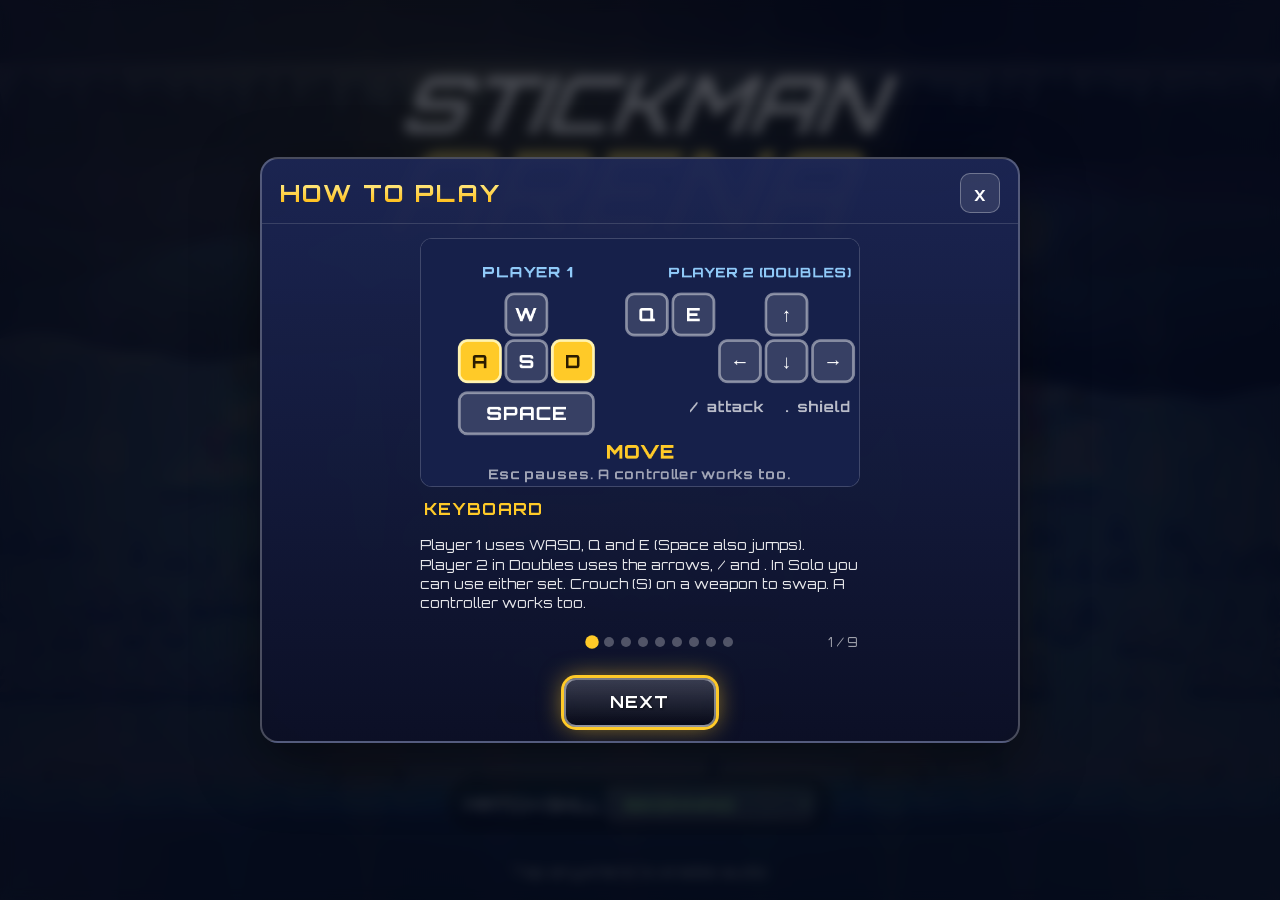
==== commit ad1131ed: "Load the new scripts from index.html and cover.html" ====
--- a/index.html
+++ b/index.html
@@ -118,7 +118,7 @@
     <script src="js/projectile.js?v=44c7f075f482"></script>
     <script src="js/weapon.js?v=23fd9a23d6c4"></script>
     <script src="js/weapon-kit.js?v=38f22f33311d"></script>
-    <script src="js/weapon-themes.js?v=1276feb56a71"></script>
+    <script src="js/weapon-themes.js?v=0b552300bacf"></script>
     <script src="js/ragdoll.js?v=9042d76a85fc"></script>
     <script src="js/player.js?v=681d293ebbf1"></script>
     <script src="js/player-anim.js?v=dda65491d3c9"></script>
@@ -132,11 +132,11 @@
     <script src="js/bot-plans.js?v=ecd72091c46b"></script>
     <script src="js/bot-motor.js?v=9df14529966e"></script>
     <script src="js/bot.js?v=5f755ad2c740"></script>
-    <script src="js/level.js?v=7183fa2c93aa"></script>
+    <script src="js/level.js?v=01a1d355a29a"></script>
     <script src="js/level-layouts.js?v=e40942b76ad7"></script>
     <script src="js/level-layouts-2.js?v=53603ec95563"></script>
     <script src="js/level-reach.js?v=dfc53d630a3b"></script>
-    <script src="js/game.js?v=f2f1ae3a3003"></script>
+    <script src="js/game.js?v=92b3853b43a0"></script>
     <script src="js/game-combat.js?v=9937260f9309"></script>
     <script src="js/death-fx.js?v=06e2dfa40ea1"></script>
     <script src="js/game-status.js?v=55b070aa5164"></script>
@@ -149,8 +149,13 @@
     <script src="js/angel-blast.js?v=c1938316500a"></script>
     <script src="js/game-render.js?v=5cfeb1cd52bf"></script>
     <script src="js/postfx.js?v=574a91d136ef"></script>
-    <script src="js/ui-anim.js?v=a9b505506937"></script>
-    <script src="js/howto-visual.js?v=ac399f341227"></script>
+    <script src="js/theme-xmas.js?v=8189ea06c11b"></script>
+    <script src="js/seasons.js?v=f35992f25dd7"></script>
+    <script src="js/backdrop-life.js?v=7a174c7f3eb6"></script>
+    <script src="js/hazards.js?v=544c5017f7be"></script>
+    <script src="js/weapon-mech.js?v=8950f5734a74"></script>
+    <script src="js/ui-anim.js?v=90767258d7d9"></script>
+    <script src="js/howto-visual.js?v=d94f44c21316"></script>
     <script src="js/mobile-ui.js?v=725aede89b0f"></script>
 </body>
 </html>
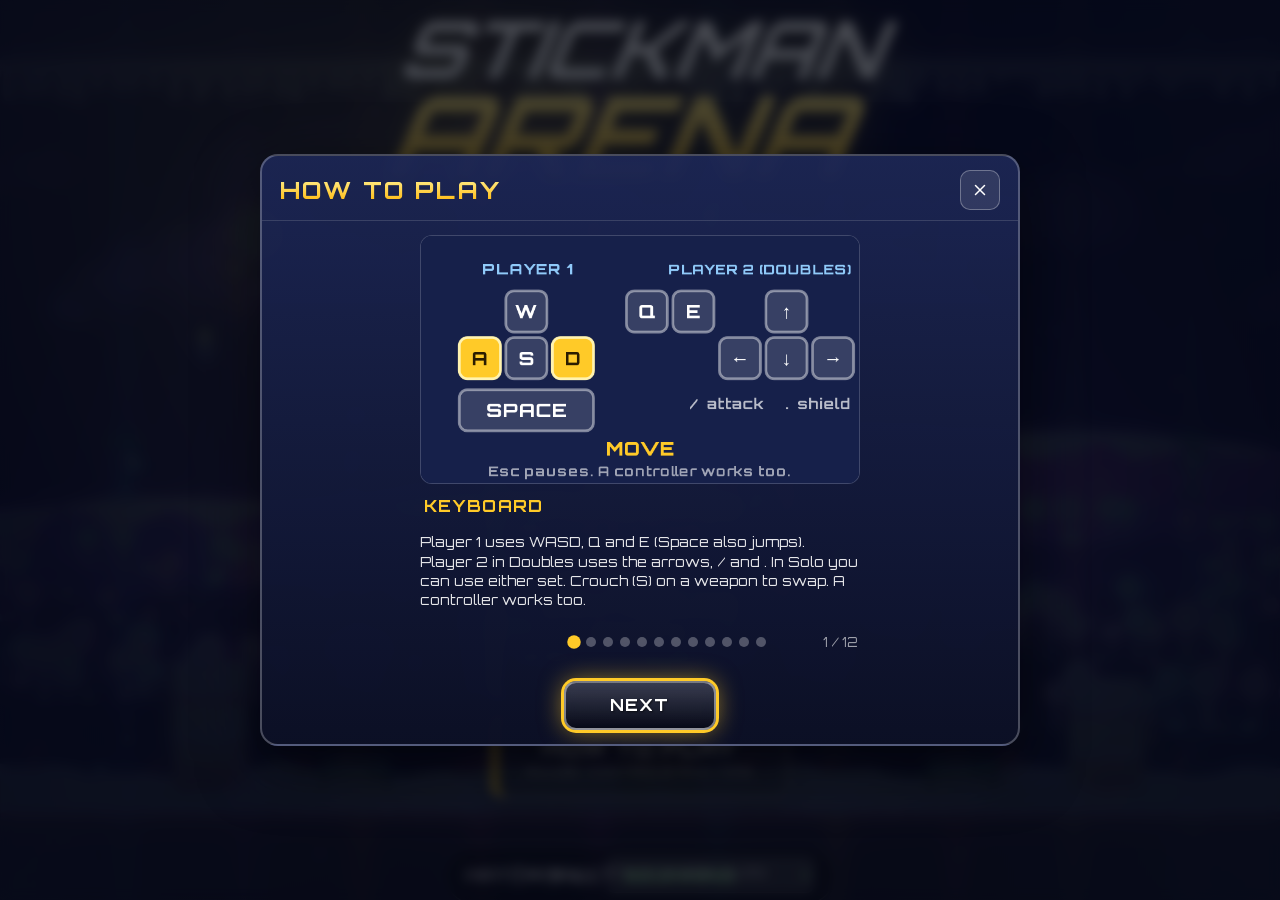
==== commit b7bef018: "Stickman Arena: round events, touch flight and snapped joystick, lava damage x2, circle-free trees, " ====
--- a/index.html
+++ b/index.html
@@ -13,8 +13,18 @@
     <meta name="apple-mobile-web-app-capable" content="yes">
     <meta name="theme-color" content="#0b1020">
     <title>Stickman Arena</title>
-    <link rel="stylesheet" href="css/style.css?v=c4b84b78935b">
-
+    <link rel="stylesheet" href="css/style.css?v=online-20261108a">
+
+<script>
+  // Standalone localhost game checks should not bounce through the main-site
+  // sign-in flow, whose return-URL allowlist only accepts the production site.
+  (function () {
+    var host = String(location.hostname || '').toLowerCase().replace(/^\[|\]$/g, '');
+    if (host === 'localhost' || host === '127.0.0.1' || host === '::1') {
+      window.__JqrgAuthGateDisabled = true;
+    }
+  })();
+</script>
 <!-- JQRG_CLOUD_INJECT_BEGIN --><script src="/js/jqrg-cloud.js?v=75"></script><script src="/js/jqrg-auth-ui.js?v=80" defer></script><!-- JQRG_CLOUD_INJECT_END -->
 <script src="/js/gg-detect.js"></script>
 </head>
@@ -29,6 +39,7 @@
                 <div class="menu-options">
                     <button id="btn-solo" class="menu-btn">PLAY SOLO<small>Free-for-all · 4 fighters</small></button>
                     <button id="btn-doubles" class="menu-btn">PLAY DOUBLES<small>Teams of two · 8 fighters</small></button>
+                    <button id="btn-online" class="menu-btn menu-btn-online">ONLINE MULTIPLAYER<small>Fight real players and bots</small></button>
                     <button id="btn-party" class="menu-btn">CONTROLLER PARTY<small>Keyboard or controllers · up to 10</small></button>
                     <button id="btn-howto" class="menu-btn menu-btn-alt">HOW TO PLAY<small>Rules, controls and tips</small></button>
                 </div>
@@ -46,11 +57,40 @@
                 <div class="credits">Tap anywhere to enable audio</div>
             </div>
 
+            <div id="online-menu" class="online-modal" style="display:none" role="dialog" aria-modal="true" aria-labelledby="online-title">
+                <div class="online-card">
+                    <button id="online-close" class="online-close" aria-label="Close"><svg viewBox="0 0 24 24" aria-hidden="true" focusable="false"><path d="M6 6l12 12M18 6 6 18"/></svg></button>
+                    <p class="online-kicker">REAL PLAYERS · BOTS FILL EVERY OPEN SEAT</p>
+                    <h2 id="online-title">Choose your teams</h2>
+                    <p class="online-copy">Matches start right away. Players with the same skill setting can join and take a bot's place.</p>
+                    <label class="online-name-label" for="online-name">PLAYER NAME</label>
+                    <input id="online-name" maxlength="20" autocomplete="nickname" placeholder="PLAYER" />
+                    <label class="online-name-label online-party-label" for="online-party-size">LOCAL PARTY SIZE</label>
+                    <select id="online-party-size" aria-describedby="online-party-help">
+                        <option value="1">1 player</option><option value="2">2 players</option><option value="3">3 players</option>
+                        <option value="4">4 players</option><option value="5">5 players</option><option value="6">6 players</option>
+                    </select>
+                    <small id="online-party-help" class="online-party-help">Party members share one team. Connected controllers are assigned first; keyboard or touch controls fill open seats.</small>
+                    <div class="online-formats" role="group" aria-label="Team format">
+                        <button class="online-format" data-format="teams3"><strong>3v3v3v3</strong><small>Four teams · 12 fighters</small></button>
+                        <button class="online-format" data-format="teams4"><strong>4v4</strong><small>Two teams · 8 fighters</small></button>
+                        <button class="online-format" data-format="teams5"><strong>5v5</strong><small>Two teams · 10 fighters</small></button>
+                        <button class="online-format" data-format="teams6"><strong>6v6</strong><small>Two teams · 12 fighters</small></button>
+                    </div>
+                    <p id="online-error" class="online-error" role="status" aria-live="polite"></p>
+                </div>
+            </div>
+
+            <div id="online-status" class="online-status" style="display:none" role="status" aria-live="polite">
+                <span class="online-status-dot"></span><span id="online-status-text">Connecting to Fly match server…</span>
+                <button id="online-status-leave">CANCEL</button>
+            </div>
+
             <div id="hud" style="display: none;">
                 <div id="player-stats"></div>
                 <div id="level-info" style="display: none;">Level: <span id="level-display">1</span></div>
                 <div id="message-area"></div>
-                <button id="btn-pause-mobile" style="display: none;">||</button>
+                <button id="btn-pause-mobile" style="display: none;" aria-label="Pause game" title="Pause game"><svg viewBox="0 0 24 24" aria-hidden="true" focusable="false"><path d="M8 5v14M16 5v14"/></svg></button>
             </div>
 
             <div id="pause-menu" style="display: none;">
@@ -66,7 +106,7 @@
                 <div class="howto-card">
                     <div class="howto-head">
                         <h2 id="howto-title">HOW TO PLAY</h2>
-                        <button id="howto-close" class="howto-x" aria-label="Close">&times;</button>
+                        <button id="howto-close" class="howto-x" aria-label="Close"><svg viewBox="0 0 24 24" aria-hidden="true" focusable="false"><path d="M6 6l12 12M18 6 6 18"/></svg></button>
                     </div>
                     <div class="howto-body" id="howto-body"></div>
                     <button id="howto-done" class="menu-btn howto-done">GOT IT</button>
@@ -94,9 +134,10 @@
                     <div class="joystick-knob"></div>
                 </div>
                 <div id="mobile-buttons">
-                    <button id="btn-shield" class="action-btn">Shield</button>
-                    <button id="btn-attack" class="action-btn">Attack</button>
-                    <button id="btn-jump" class="action-btn">Jump</button>
+                    <button id="btn-shield" class="action-btn" aria-label="Shield" title="Shield"><svg viewBox="0 0 24 24" aria-hidden="true" focusable="false"><path d="M12 2.8 19 5.7v5.1c0 4.8-2.8 8.2-7 10.4-4.2-2.2-7-5.6-7-10.4V5.7l7-2.9Z"/><path d="M12 6v11"/></svg><span>SHIELD</span></button>
+                    <button id="btn-attack" class="action-btn" aria-label="Attack" title="Attack"><svg viewBox="0 0 24 24" aria-hidden="true" focusable="false"><path d="m4 20 2.4-5.8L16.8 3.8a2.2 2.2 0 0 1 3.1 3.1L9.5 17.3 4 20Z"/><path d="m13.8 6.8 3.4 3.4M4 20l5.5-2.7"/><path d="m4.5 5 1.1 2.4L8 8.5 5.6 9.6 4.5 12 3.4 9.6 1 8.5l2.4-1.1L4.5 5Z"/></svg><span>ATTACK</span></button>
+                    <button id="btn-crouch" class="action-btn action-wide" aria-label="Lie down; hold over a weapon to swap" title="Lie down · hold over a weapon to swap"><svg viewBox="0 0 24 24" aria-hidden="true" focusable="false"><circle cx="7" cy="8" r="2.2"/><path d="m9 10 4 1.4 3.1 3.1M11 11.2 8.5 15H4m8-3.2-2 4.2 4 2M2.5 19h19"/></svg><span>LIE DOWN <small>Hold to swap</small></span></button>
+                    <button id="btn-jump" class="action-btn action-wide action-jump" aria-label="Jump" title="Jump"><svg viewBox="0 0 24 24" aria-hidden="true" focusable="false"><circle cx="13.5" cy="5" r="2"/><path d="m12 8-3 4 3.2 2 2.4-3 2.4 2.2M12.2 14 10 19m2.1-5 4.6 4M7 3 4 6m3-3-3-1M6 5l-2-3"/></svg><span>JUMP</span></button>
                 </div>
             </div>
         </div>
@@ -105,39 +146,39 @@
     <script src="js/utils.js?v=63855544d60c"></script>
     <script src="js/graphics.js?v=5eba776dd627"></script>
     <script src="js/audio.js?v=008168f56405"></script>
-    <script src="js/input.js?v=01a45fd5505a"></script>
-    <script src="js/fx.js?v=4266b34224b2"></script>
+    <script src="js/input.js?v=online-20261108b"></script>
+    <script src="js/fx.js?v=5b36a34b9f4a"></script>
     <script src="js/backdrop.js?v=aba56d2a84a5"></script>
     <script src="js/backdrop-scenery.js?v=f96faecfd3ad"></script>
     <script src="js/backdrop-variants.js?v=842cb85f3751"></script>
     <script src="js/backdrop-layers.js?v=6c940ccb04a6"></script>
-    <script src="js/backdrop-themes.js?v=48b52eb5694b"></script>
+    <script src="js/backdrop-themes.js?v=aa9f0a86ae2b"></script>
     <script src="js/weapon-defs.js?v=93e9a4b02f5c"></script>
-    <script src="js/weapon-defs-2.js?v=17de39fc6647"></script>
+    <script src="js/weapon-defs-2.js?v=035d6e5a676a"></script>
     <script src="js/weapon-art.js?v=69c8e1615abc"></script>
-    <script src="js/projectile.js?v=44c7f075f482"></script>
-    <script src="js/weapon.js?v=23fd9a23d6c4"></script>
+    <script src="js/projectile.js?v=34de38927238"></script>
+    <script src="js/weapon.js?v=3ce6bfe5ba72"></script>
     <script src="js/weapon-kit.js?v=38f22f33311d"></script>
-    <script src="js/weapon-themes.js?v=0b552300bacf"></script>
+    <script src="js/weapon-themes.js?v=1c227fe95a6a"></script>
     <script src="js/ragdoll.js?v=9042d76a85fc"></script>
-    <script src="js/player.js?v=681d293ebbf1"></script>
-    <script src="js/player-anim.js?v=dda65491d3c9"></script>
+    <script src="js/player.js?v=online-20261108b"></script>
+    <script src="js/player-anim.js?v=fbde46cb0167"></script>
     <script src="js/player-draw.js?v=d92efc69eae7"></script>
-    <script src="js/bot-sim.js?v=3b732dc20b53"></script>
-    <script src="js/bot-nav.js?v=64eb6af59b51"></script>
-    <script src="js/bot-mind.js?v=4d75a756ac85"></script>
-    <script src="js/bot-reads.js?v=a1298afcb3e9"></script>
-    <script src="js/bot-strategy.js?v=cee3a1904b7c"></script>
-    <script src="js/bot-tactics.js?v=24857717bce1"></script>
-    <script src="js/bot-plans.js?v=ecd72091c46b"></script>
+    <script src="js/bot-sim.js?v=ec00560c1f38"></script>
+    <script src="js/bot-nav.js?v=3471ad8ef1b1"></script>
+    <script src="js/bot-mind.js?v=balance-20261109a"></script>
+    <script src="js/bot-reads.js?v=balance-20261109a"></script>
+    <script src="js/bot-strategy.js?v=balance-20261109a"></script>
+    <script src="js/bot-tactics.js?v=966db064a2bb"></script>
+    <script src="js/bot-plans.js?v=balance-20261109a"></script>
     <script src="js/bot-motor.js?v=9df14529966e"></script>
     <script src="js/bot.js?v=5f755ad2c740"></script>
-    <script src="js/level.js?v=01a1d355a29a"></script>
+    <script src="js/level.js?v=cc9c2d978546"></script>
     <script src="js/level-layouts.js?v=e40942b76ad7"></script>
     <script src="js/level-layouts-2.js?v=53603ec95563"></script>
     <script src="js/level-reach.js?v=dfc53d630a3b"></script>
-    <script src="js/game.js?v=92b3853b43a0"></script>
-    <script src="js/game-combat.js?v=9937260f9309"></script>
+    <script src="js/game.js?v=online-20261107b"></script>
+    <script src="js/game-combat.js?v=d9e05ffad896"></script>
     <script src="js/death-fx.js?v=06e2dfa40ea1"></script>
     <script src="js/game-status.js?v=55b070aa5164"></script>
     <script src="js/level-materials.js?v=72dc278f0dc6"></script>
@@ -146,16 +187,24 @@
     <script src="js/void.js?v=337d23f44564"></script>
     <script src="js/fighter-anim.js?v=7847b0e40268"></script>
     <script src="js/fighter-art.js?v=2d62614fa5c9"></script>
-    <script src="js/angel-blast.js?v=c1938316500a"></script>
-    <script src="js/game-render.js?v=5cfeb1cd52bf"></script>
+    <script src="js/player-hitbox.js?v=54ab48744d2d"></script>
+    <script src="js/angel-blast.js?v=35d90095de03"></script>
+    <script src="js/game-render.js?v=online-20261107b"></script>
     <script src="js/postfx.js?v=574a91d136ef"></script>
     <script src="js/theme-xmas.js?v=8189ea06c11b"></script>
-    <script src="js/seasons.js?v=f35992f25dd7"></script>
-    <script src="js/backdrop-life.js?v=7a174c7f3eb6"></script>
-    <script src="js/hazards.js?v=544c5017f7be"></script>
-    <script src="js/weapon-mech.js?v=8950f5734a74"></script>
-    <script src="js/ui-anim.js?v=90767258d7d9"></script>
-    <script src="js/howto-visual.js?v=d94f44c21316"></script>
-    <script src="js/mobile-ui.js?v=725aede89b0f"></script>
+    <script src="js/backdrop-life.js?v=e6b5656020e8"></script>
+    <script src="js/hazards.js?v=70a0f67ae303"></script>
+    <script src="js/terrain.js?v=2d3d6344f541"></script>
+    <script src="js/theme-holidays.js?v=3b11d171e2bd"></script>
+    <script src="js/seasons.js?v=9a5d1ac1fb47"></script>
+    <script src="js/backdrop-enhance.js?v=05e2e2411cc9"></script>
+    <script src="js/bot-features.js?v=balance-20261109a"></script>
+    <script src="js/weapon-tear.js?v=098daccda505"></script>
+    <script src="js/weapon-mech.js?v=1bbfcff13763"></script>
+    <script src="js/round-events.js?v=545a38fa9010"></script>
+    <script src="js/ui-anim.js?v=cc9b17645402"></script>
+    <script src="js/howto-visual.js?v=35cdb05e07cd"></script>
+    <script src="js/mobile-ui.js?v=3ddd9b18c483"></script>
+    <script src="js/multiplayer.js?v=online-20261108b"></script>
 </body>
 </html>
--- a/css/style.css
+++ b/css/style.css
@@ -260,6 +260,8 @@
     padding: 0;
     backdrop-filter: blur(4px);
 }
+#btn-pause-mobile svg, .action-btn svg { width: 48%; height: 48%; fill: none; stroke: currentColor; stroke-width: 2; stroke-linecap: round; stroke-linejoin: round; pointer-events: none; }
+#btn-pause-mobile svg { width: 17px; height: 17px; stroke-width: 2.5; }
 
 /* ---------- Pause ---------- */
 #pause-menu {
@@ -413,7 +415,7 @@
 #main-menu .credits { animation: fadeUp 0.7s ease 0.8s backwards, blinkSoft 2.8s ease-in-out 1.5s infinite; }
 @keyframes titleDrop { from { opacity: 0; transform: skew(-10deg) translateY(-80px) scale(1.3); filter: blur(8px); } to { opacity: 1; transform: skew(-10deg) translateY(0) scale(1); } }
 @keyframes btnIn { from { opacity: 0; transform: translateX(-60px) scale(0.9); } to { opacity: 1; transform: none; } }
-@keyframes btnBreath { 0%, 100% { box-shadow: 0 8px 22px rgba(0,0,0,0.35), inset 0 1px 0 rgba(255,255,255,0.25), 0 0 0 rgba(255,235,59,0); } 50% { box-shadow: 0 8px 22px rgba(0,0,0,0.35), inset 0 1px 0 rgba(255,255,255,0.25), 0 0 16px rgba(255,235,59,0.22); } }
+@keyframes btnBreath { 0%, 100% { box-shadow: inset 6px 0 0 var(--accent, transparent), 0 8px 22px rgba(0,0,0,0.35), inset 0 1px 0 rgba(255,255,255,0.25), 0 0 0 rgba(255,235,59,0); } 50% { box-shadow: inset 6px 0 0 var(--accent, transparent), 0 8px 22px rgba(0,0,0,0.35), inset 0 1px 0 rgba(255,255,255,0.25), 0 0 16px rgba(255,235,59,0.22); } }
 @keyframes fadeUp { from { opacity: 0; transform: translateY(18px); } to { opacity: 1; transform: none; } }
 @keyframes blinkSoft { 0%, 100% { opacity: 0.55; } 50% { opacity: 1; } }
 /* the big word shimmers: a highlight runs through the gradient */
@@ -467,27 +469,59 @@
 }
 @media (max-width: 420px) { .game-title { font-size: 2.8rem; } .game-title span { font-size: 4rem; } .menu-btn { width: 78vw; } }
 
-/* ---- touch devices: bigger targets, no hover motion ---- */
-.is-touch .menu-btn { min-height: 52px; }
+/* ---- touch devices: compact menus, crisp targets, no hover motion ---- */
+.is-touch .menu-btn { min-height: 48px; }
 .is-touch .menu-btn:hover { transform: none; }
 .is-touch select { min-height: 40px; font-size: 1.05rem; }
 .is-desktop #mobile-controls, .is-desktop #lobby-touch, .is-desktop #btn-pause-mobile { display: none !important; }
 
-/* ---- on-screen controls: floating stick + three round buttons, sized from the screen ---- */
+.is-touch #main-menu { gap: 1.15rem; padding: calc(var(--safe-t) + 8px) calc(var(--safe-r) + 10px) calc(var(--safe-b) + 8px) calc(var(--safe-l) + 10px); }
+.is-touch #main-menu .game-title { font-size: clamp(2.2rem, 6.5vmin, 3.2rem); margin-bottom: 0.25rem; }
+.is-touch #main-menu .game-title span { font-size: clamp(3rem, 9vmin, 4.3rem); }
+.is-touch #main-menu .menu-options { gap: 8px; }
+.is-touch #main-menu .menu-btn { width: min(276px, 78vw); padding: 11px 16px; font-size: 1rem; border-width: 1.5px; }
+.is-touch #main-menu .menu-btn small { font-size: 0.62rem; }
+.is-touch #main-menu .settings { padding: 7px 13px; font-size: 0.82rem; gap: 8px; }
+.is-touch #main-menu select { min-height: 36px; padding: 5px 10px; font-size: 0.88rem; }
+.is-touch #main-menu .credits { font-size: 0.72rem; }
+.is-touch #pause-menu { gap: 1rem; }
+.is-touch #pause-menu h1 { font-size: clamp(2.3rem, 7vmin, 3.2rem); margin: 0 0 0.35rem; }
+.is-touch #pause-menu .menu-options { gap: 8px; }
+.is-touch #pause-menu .menu-btn { width: min(230px, 76vw); padding: 11px 15px; font-size: 1rem; }
+.is-touch .howto-card { width: min(720px, 92vw); max-height: calc(100vh - var(--safe-t) - var(--safe-b) - 20px); }
+@supports (height: 100dvh) { .is-touch .howto-card { max-height: calc(100dvh - var(--safe-t) - var(--safe-b) - 20px); } }
+.is-touch .howto-head h2 { font-size: 1.2rem; }
+.is-touch .howto-body { font-size: 0.86rem; line-height: 1.45; }
+.is-touch .howto-body h3 { font-size: 0.95rem; }
+.is-touch .howto-done { min-height: 44px; padding: 10px 16px; font-size: 0.92rem; }
+
+/* ---- on-screen controls: floating stick + four icon actions ---- */
 #mobile-controls { --u: clamp(54px, min(15vmin, 96px), 96px); height: calc(var(--vh) * 100); bottom: 0; touch-action: none; }
 @supports (height: 100dvh) { #mobile-controls { height: 100dvh; } }
 #touch-zone { position: absolute; left: 0; top: 0; width: 52%; height: 100%; pointer-events: auto; touch-action: none; }
-.joystick-area { width: calc(var(--u) * 1.7); height: calc(var(--u) * 1.7); pointer-events: none; transition: opacity 0.2s ease, transform 0.15s ease; opacity: 0.55; }
+.joystick-area { width: calc(var(--u) * 2.125); height: calc(var(--u) * 2.125); pointer-events: none; transition: opacity 0.2s ease, transform 0.15s ease; opacity: 0.55; }
 .joystick-area.held { opacity: 1; transition: none; }
 #joystick-left { left: calc(var(--safe-l) + 28px); bottom: calc(var(--safe-b) + 28px); }
-.joystick-knob { width: calc(var(--u) * 0.7); height: calc(var(--u) * 0.7); }
-#mobile-buttons { right: calc(var(--safe-r) + 24px); bottom: calc(var(--safe-b) + 24px); display: grid; grid-template-columns: repeat(2, var(--u)); grid-template-rows: repeat(2, var(--u)); gap: calc(var(--u) * 0.16); touch-action: none; }
-.action-btn { width: var(--u); height: var(--u); font-size: clamp(0.7rem, calc(var(--u) * 0.2), 1rem); touch-action: none; padding: 0; opacity: 0.85; }
-#btn-jump { grid-column: 1 / span 2; grid-row: 2; width: 100%; border-radius: 999px; background: rgba(76, 175, 80, 0.6); }
-#btn-attack { grid-column: 2; grid-row: 1; background: rgba(244, 67, 54, 0.62); }
-#btn-shield { grid-column: 1; grid-row: 1; background: rgba(33, 150, 243, 0.62); }
-#btn-pause-mobile { width: 46px; height: 46px; margin-top: var(--safe-t); margin-right: var(--safe-r); }
-#hud { top: calc(var(--safe-t) + 10px); left: calc(var(--safe-l) + 12px); right: calc(var(--safe-r) + 12px); }
+.joystick-knob { width: calc(var(--u) * 0.875); height: calc(var(--u) * 0.875); }
+#mobile-controls { --a: clamp(50px, calc(var(--u) * 0.86), 82px); }
+#mobile-buttons { right: calc(var(--safe-r) + 18px); bottom: calc(var(--safe-b) + 18px); display: grid; grid-template-columns: repeat(2, var(--a)); grid-template-rows: repeat(3, var(--a)); gap: clamp(7px, 1.5vmin, 12px); touch-action: none; }
+.action-btn { width: var(--a); height: var(--a); min-width: 48px; min-height: 48px; font-size: 0; touch-action: none; padding: 5px 3px; opacity: 0.94; border-width: 1.5px; background-image: radial-gradient(circle at 32% 24%, rgba(255,255,255,0.2), transparent 52%); display: flex; flex-direction: column; gap: 2px; }
+.action-btn svg { width: 38%; height: 38%; min-height: 20px; filter: drop-shadow(0 1px 2px rgba(0,0,0,0.55)); }
+.action-btn > span { display: flex; flex-direction: column; align-items: center; justify-content: center; color: #fff; font: 800 clamp(8px, 1.35vmin, 11px)/1 Orbitron, sans-serif; letter-spacing: 0.025em; text-shadow: 0 1px 3px rgba(0,0,0,0.7); white-space: nowrap; }
+.action-btn > span small { margin-top: 3px; font: 600 8px/1.1 system-ui, sans-serif; letter-spacing: 0; opacity: 0.9; }
+.action-btn.pressed { transform: scale(0.92); opacity: 1; }
+#btn-shield { grid-column: 1; grid-row: 1; background-color: rgba(33, 150, 243, 0.68); }
+#btn-attack { grid-column: 2; grid-row: 1; background-color: rgba(244, 67, 54, 0.68); }
+#btn-crouch, #btn-jump { grid-column: 1 / 3; width: calc(var(--a) * 2 + clamp(7px, 1.5vmin, 12px)); height: var(--a); min-height: var(--a); border-radius: 24px; flex-direction: row; justify-content: center; gap: 12px; }
+#btn-crouch { grid-row: 2; background-color: rgba(255, 152, 0, 0.72); }
+#btn-jump { grid-row: 3; background-color: rgba(76, 175, 80, 0.76); }
+#btn-crouch svg, #btn-jump svg { width: 30px; height: 30px; min-height: 30px; }
+#btn-crouch > span, #btn-jump > span { align-items: flex-start; font-size: clamp(12px, 1.8vmin, 15px); }
+#btn-jump { box-shadow: 0 4px 16px rgba(0,0,0,0.35), 0 0 16px rgba(76,175,80,0.2), inset 0 1px 0 rgba(255,255,255,0.3); }
+#btn-pause-mobile { position: absolute; top: calc(var(--safe-t) + 112px); right: calc(var(--safe-r) + 12px); width: 32px; height: 32px; margin: 0; padding: 0; border: 1px solid rgba(255,255,255,0.48); border-radius: 50%; background: rgba(9,14,28,0.55); color: rgba(255,255,255,0.94); box-shadow: 0 3px 12px rgba(0,0,0,0.35), inset 0 1px 0 rgba(255,255,255,0.22); backdrop-filter: blur(5px); z-index: 40; }
+#btn-pause-mobile:active { transform: scale(0.92); }
+#hud { top: calc(var(--safe-t) + 8px); left: calc(var(--safe-l) + 10px); right: calc(var(--safe-r) + 10px); }
+#message-area { top: 112px; max-width: calc(100vw - 90px); overflow: hidden; text-overflow: ellipsis; padding: 6px 12px; font-size: 0.82rem; }
 @media (max-height: 480px) { #mobile-controls { --u: clamp(48px, 17vmin, 78px); } #joystick-left { bottom: calc(var(--safe-b) + 12px); left: calc(var(--safe-l) + 16px); } #mobile-buttons { bottom: calc(var(--safe-b) + 12px); right: calc(var(--safe-r) + 14px); } }
 #lobby-touch { bottom: max(10px, var(--safe-b)); flex-wrap: wrap; padding: 0 8px; }
 .lt-btn { min-height: 48px; }
@@ -511,7 +545,9 @@
 .howto-card { width: min(760px, 100%); max-height: 100%; display: flex; flex-direction: column; border-radius: 18px; background: linear-gradient(180deg, rgba(28, 38, 84, 0.96), rgba(12, 16, 38, 0.97)); border: 2px solid rgba(255, 255, 255, 0.25); box-shadow: 0 20px 60px rgba(0, 0, 0, 0.55); overflow: hidden; }
 .howto-head { display: flex; align-items: center; justify-content: space-between; padding: 14px 18px 10px; border-bottom: 1px solid rgba(255, 255, 255, 0.14); }
 .howto-head h2 { font-size: 1.5rem; letter-spacing: 0.1em; background: linear-gradient(#fff59d, #ffb300); -webkit-background-clip: text; background-clip: text; -webkit-text-fill-color: transparent; }
-.howto-x { width: 40px; height: 40px; border-radius: 10px; border: 1px solid rgba(255, 255, 255, 0.3); background: rgba(255, 255, 255, 0.1); color: #fff; font-size: 1.6rem; line-height: 1; cursor: pointer; touch-action: manipulation; }
+.howto-x { display: grid; place-items: center; width: 40px; height: 40px; border-radius: 10px; border: 1px solid rgba(255, 255, 255, 0.3); background: rgba(255, 255, 255, 0.1); color: #fff; cursor: pointer; touch-action: manipulation; transition: background 140ms ease, border-color 140ms ease, transform 140ms ease; }
+.howto-x svg { width: 18px; height: 18px; fill: none; stroke: currentColor; stroke-width: 2; stroke-linecap: round; }
+.howto-x:hover { background: rgba(255,255,255,0.18); border-color: rgba(255,255,255,0.55); transform: translateY(-1px); }
 .howto-body { flex: 1 1 auto; min-height: 0; overflow-y: auto; overscroll-behavior: contain; touch-action: pan-y; -webkit-overflow-scrolling: touch; padding: 6px 20px 8px; font-size: 0.98rem; line-height: 1.5; user-select: text; -webkit-user-select: text; }
 .howto-body section { margin: 14px 0; }
 .howto-body h3 { font-size: 1.02rem; letter-spacing: 0.08em; text-transform: uppercase; color: #ffca28; margin-bottom: 4px; }
@@ -550,7 +586,9 @@
 .ht-title { margin: 4px 4px 0; font-size: 1rem; letter-spacing: 0.08em; text-transform: uppercase; color: #ffca28; }
 .ht-text { margin: 0 4px; font-size: 0.86rem; line-height: 1.4; color: rgba(255, 255, 255, 0.88); min-height: 4.2em; }
 .ht-nav { display: flex; align-items: center; justify-content: space-between; gap: 10px; margin: 4px 2px 0; }
-.ht-back { padding: 7px 14px; border-radius: 10px; border: 1px solid rgba(255, 255, 255, 0.3); background: rgba(255, 255, 255, 0.08); color: #fff; font-weight: 700; cursor: pointer; touch-action: manipulation; }
+.ht-back { display: inline-flex; align-items: center; justify-content: center; gap: 8px; min-width: 82px; min-height: 38px; padding: 7px 14px; border-radius: 12px; border: 1px solid rgba(255, 255, 255, 0.28); background: linear-gradient(180deg, rgba(255,255,255,0.13), rgba(255,255,255,0.06)); color: #fff; font-weight: 700; cursor: pointer; touch-action: manipulation; box-shadow: 0 3px 12px rgba(0,0,0,0.2), inset 0 1px rgba(255,255,255,0.12); transition: background 140ms ease, border-color 140ms ease, transform 140ms ease; }
+.ht-back svg { width: 16px; height: 16px; fill: none; stroke: currentColor; stroke-width: 2; stroke-linecap: round; stroke-linejoin: round; }
+.ht-back:hover { background: linear-gradient(180deg, rgba(255,255,255,0.2), rgba(255,255,255,0.1)); border-color: rgba(255,255,255,0.48); transform: translateY(-1px); }
 .ht-dots { display: flex; gap: 7px; align-items: center; }
 .ht-dot { width: 10px; height: 10px; padding: 0; border-radius: 50%; border: 0; background: rgba(255, 255, 255, 0.28); cursor: pointer; transition: transform 0.2s, background 0.2s; }
 .ht-dot.on { background: #ffca28; transform: scale(1.35); }
@@ -562,3 +600,46 @@
 button, input, select, textarea, kbd { font-family: 'Orbitron', sans-serif; }
 
 .game-title, .game-title span { padding-right: 0.14em; }
+
+/* ---- main menu polish: each mode has its own accent, wider buttons so titles stay on one line ---- */
+#main-menu .menu-btn { --accent: #ffca28; box-shadow: inset 6px 0 0 var(--accent), 0 8px 22px rgba(0, 0, 0, 0.35), inset 0 1px 0 rgba(255, 255, 255, 0.25); }
+#main-menu .menu-btn:nth-child(2) { --accent: #4fc3f7; }
+#main-menu .menu-btn:nth-child(3) { --accent: #ff80ab; }
+#main-menu .menu-btn:nth-child(4) { --accent: #b39ddb; }
+#main-menu .menu-btn:hover { box-shadow: inset 6px 0 0 var(--accent), 0 12px 28px rgba(0, 0, 0, 0.35), 0 0 24px var(--accent); }
+
+/* ---- pause menu: CONTINUE is the main action, LEAVE is clearly a way out ---- */
+#pause-menu .menu-btn { --accent: #ffca28; box-shadow: inset 6px 0 0 var(--accent), 0 8px 22px rgba(0, 0, 0, 0.35), inset 0 1px 0 rgba(255, 255, 255, 0.25); }
+#pause-menu .menu-btn:nth-child(1) { background: linear-gradient(180deg, #fff59d, #ffca28); color: #1a1a1a; text-shadow: none; border-color: rgba(255, 255, 255, 0.7); }
+#pause-menu .menu-btn:nth-child(2) { --accent: #ef5350; background: linear-gradient(180deg, rgba(239, 83, 80, 0.28), rgba(0, 0, 0, 0.4)); }
+#pause-menu .menu-btn:nth-child(2):hover { background: linear-gradient(180deg, #ef5350, #b71c1c); color: #fff; text-shadow: 1px 1px 2px rgba(0, 0, 0, 0.6); box-shadow: inset 6px 0 0 #ffcdd2, 0 12px 28px rgba(0, 0, 0, 0.35), 0 0 22px rgba(239, 83, 80, 0.6); }
+#pause-menu::after { content: 'Esc to continue'; position: absolute; bottom: calc(var(--safe-b) + 28px); left: 0; right: 0; text-align: center; font-size: 0.72rem; font-weight: 600; letter-spacing: 0.14em; text-transform: uppercase; color: rgba(255, 255, 255, 0.5); }
+.is-touch #pause-menu::after { content: none; }
+
+/* Online team matchmaking */
+.menu-btn-online { --accent: #48dfc0 !important; }
+.online-modal { position: absolute; inset: 0; z-index: 2200; display: grid; place-items: center; padding: 18px; background: rgba(4, 7, 22, 0.82); backdrop-filter: blur(10px); }
+.online-card { position: relative; width: min(620px, 100%); max-height: calc(100% - 12px); overflow: auto; padding: 30px; border-radius: 22px; border: 1px solid rgba(255,255,255,.28); background: linear-gradient(145deg, rgba(30,45,88,.96), rgba(9,16,39,.98)); box-shadow: 0 28px 90px rgba(0,0,0,.55), inset 0 1px rgba(255,255,255,.14); }
+.online-close { position: absolute; right: 14px; top: 14px; display: grid; place-items: center; width: 38px; height: 38px; border-radius: 50%; border: 1px solid rgba(255,255,255,.25); background: rgba(255,255,255,.1); color: white; font-size: 27px; cursor: pointer; }
+.online-close svg { width: 18px; height: 18px; fill: none; stroke: currentColor; stroke-width: 2; stroke-linecap: round; }
+.online-kicker { color: #67e9ce; font-size: .68rem; letter-spacing: .12em; font-weight: 800; margin: 0 44px 8px 0; }
+.online-card h2 { font-size: clamp(1.5rem, 4vw, 2rem); margin-bottom: 8px; }
+.online-copy { color: rgba(255,255,255,.76); font: 500 .91rem/1.55 'Orbitron', sans-serif; margin-bottom: 18px; }
+.online-name-label { display: block; color: rgba(255,255,255,.66); font-size: .68rem; font-weight: 800; letter-spacing: .12em; margin: 0 0 6px 2px; }
+.online-party-label { margin-top: 12px; }
+#online-party-size { width: 100%; min-height: 42px; padding: 9px 12px; border: 1px solid rgba(255,255,255,.19); border-radius: 10px; background: rgba(8,9,19,.76); color: #fff; font: inherit; }
+.online-party-help { display: block; margin: 6px 2px 0; color: rgba(255,255,255,.62); font-size: .66rem; line-height: 1.45; }
+#online-name { width: 100%; min-height: 44px; padding: 10px 13px; border-radius: 10px; border: 1px solid rgba(255,255,255,.25); outline: none; background: rgba(0,0,0,.3); color: white; user-select: text; -webkit-user-select: text; }
+#online-name:focus { border-color: #48dfc0; box-shadow: 0 0 0 3px rgba(72,223,192,.18); }
+.online-formats { display: grid; grid-template-columns: repeat(2, minmax(0,1fr)); gap: 10px; margin-top: 15px; }
+.online-format { display: flex; flex-direction: column; align-items: flex-start; gap: 5px; min-height: 74px; padding: 13px 15px; border-radius: 12px; border: 1px solid rgba(255,255,255,.19); background: linear-gradient(145deg, rgba(255,255,255,.1), rgba(0,0,0,.19)); color: white; cursor: pointer; text-align: left; transition: transform .16s ease, border-color .16s ease, background .16s ease; }
+.online-format strong { font-size: 1rem; color: #fff; }
+.online-format small { font-size: .64rem; color: rgba(255,255,255,.68); }
+.online-format:hover { transform: translateY(-2px); border-color: #48dfc0; background: linear-gradient(145deg, rgba(72,223,192,.24), rgba(20,43,62,.62)); }
+.online-error { min-height: 1.4em; margin: 10px 2px 0; color: #ff9a9a; font-size: .76rem; }
+.online-status { position: absolute; left: 50%; bottom: calc(var(--safe-b) + 20px); z-index: 1800; transform: translateX(-50%); display: flex; align-items: center; gap: 10px; width: min(540px, calc(100% - 28px)); padding: 12px 14px; border-radius: 14px; border: 1px solid rgba(255,255,255,.25); background: rgba(8,13,31,.9); box-shadow: 0 10px 40px rgba(0,0,0,.4); color: white; font-size: .72rem; }
+.online-status-dot { width: 9px; height: 9px; flex: 0 0 auto; border-radius: 50%; background: #48dfc0; box-shadow: 0 0 14px rgba(72,223,192,.8); animation: onlinePulse 1.4s ease-in-out infinite; }
+.online-status[data-error="true"] .online-status-dot { background: #ff6b6b; box-shadow: 0 0 14px rgba(255,107,107,.7); animation: none; }
+.online-status button { margin-left: auto; border: 0; background: transparent; color: #8cebd7; font-weight: 800; font-size: .65rem; cursor: pointer; }
+@keyframes onlinePulse { 50% { opacity: .4; transform: scale(.78); } }
+@media (max-width: 520px) { .online-card { padding: 25px 17px 19px; border-radius: 17px; } .online-card h2 { padding-right: 30px; } .online-format { min-height: 68px; padding: 11px; } .online-format strong { font-size: .9rem; } .online-format small { font-size: .57rem; } .online-status { font-size: .62rem; } }
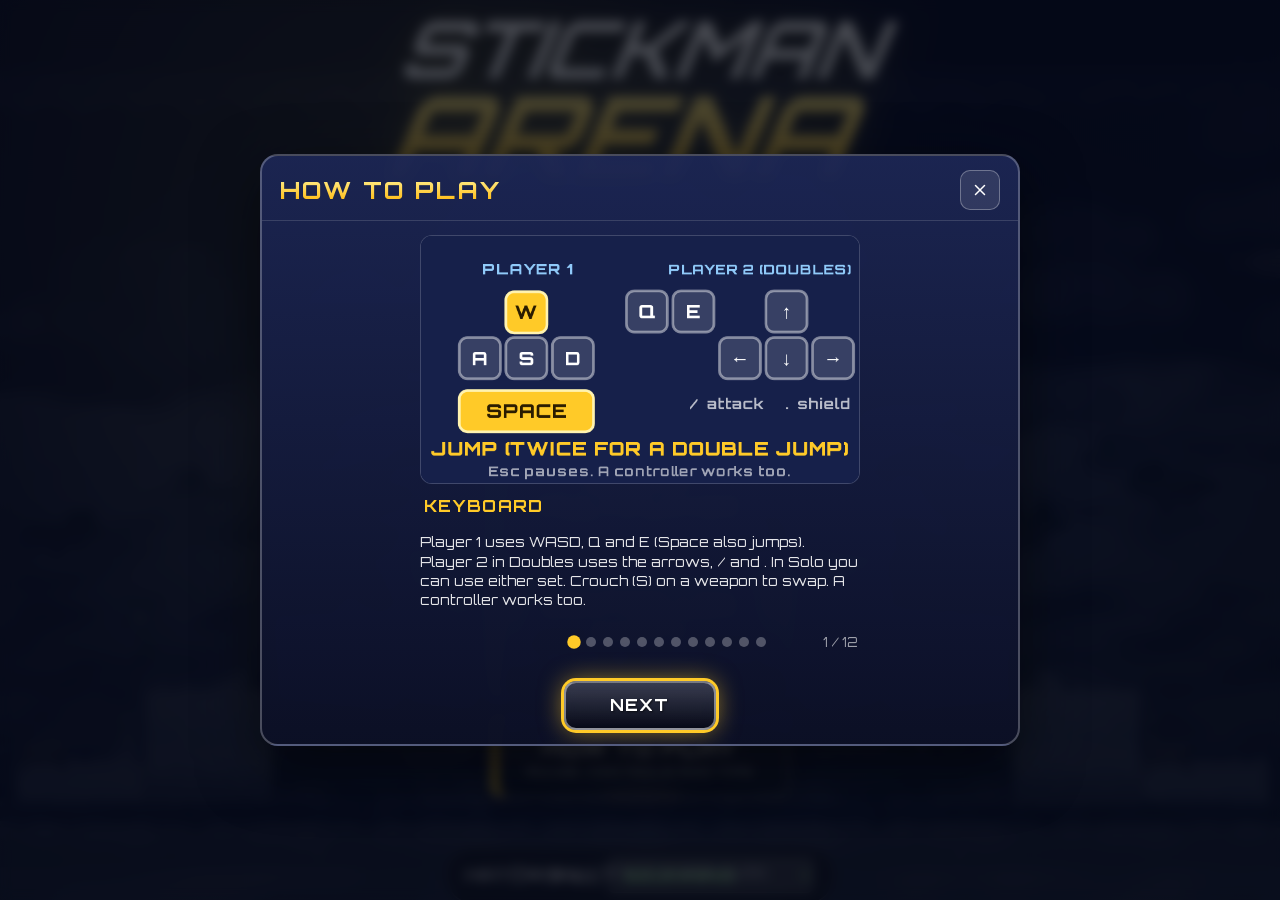
==== commit 947c930b: "Stickman Arena: fix keyboard movement (touch stick no longer overrides A/D), index hashes Co-Authore" ====
--- a/index.html
+++ b/index.html
@@ -149,9 +149,9 @@
     <script src="js/input.js?v=online-20261108b"></script>
     <script src="js/fx.js?v=5b36a34b9f4a"></script>
     <script src="js/backdrop.js?v=aba56d2a84a5"></script>
-    <script src="js/backdrop-scenery.js?v=f96faecfd3ad"></script>
+    <script src="js/backdrop-scenery.js?v=acac69732ac6"></script>
     <script src="js/backdrop-variants.js?v=842cb85f3751"></script>
-    <script src="js/backdrop-layers.js?v=6c940ccb04a6"></script>
+    <script src="js/backdrop-layers.js?v=daa0aab6d99e"></script>
     <script src="js/backdrop-themes.js?v=aa9f0a86ae2b"></script>
     <script src="js/weapon-defs.js?v=93e9a4b02f5c"></script>
     <script src="js/weapon-defs-2.js?v=035d6e5a676a"></script>
@@ -191,7 +191,7 @@
     <script src="js/angel-blast.js?v=35d90095de03"></script>
     <script src="js/game-render.js?v=online-20261107b"></script>
     <script src="js/postfx.js?v=574a91d136ef"></script>
-    <script src="js/theme-xmas.js?v=8189ea06c11b"></script>
+    <script src="js/theme-xmas.js?v=c41c723afdd5"></script>
     <script src="js/backdrop-life.js?v=e6b5656020e8"></script>
     <script src="js/hazards.js?v=70a0f67ae303"></script>
     <script src="js/terrain.js?v=2d3d6344f541"></script>
